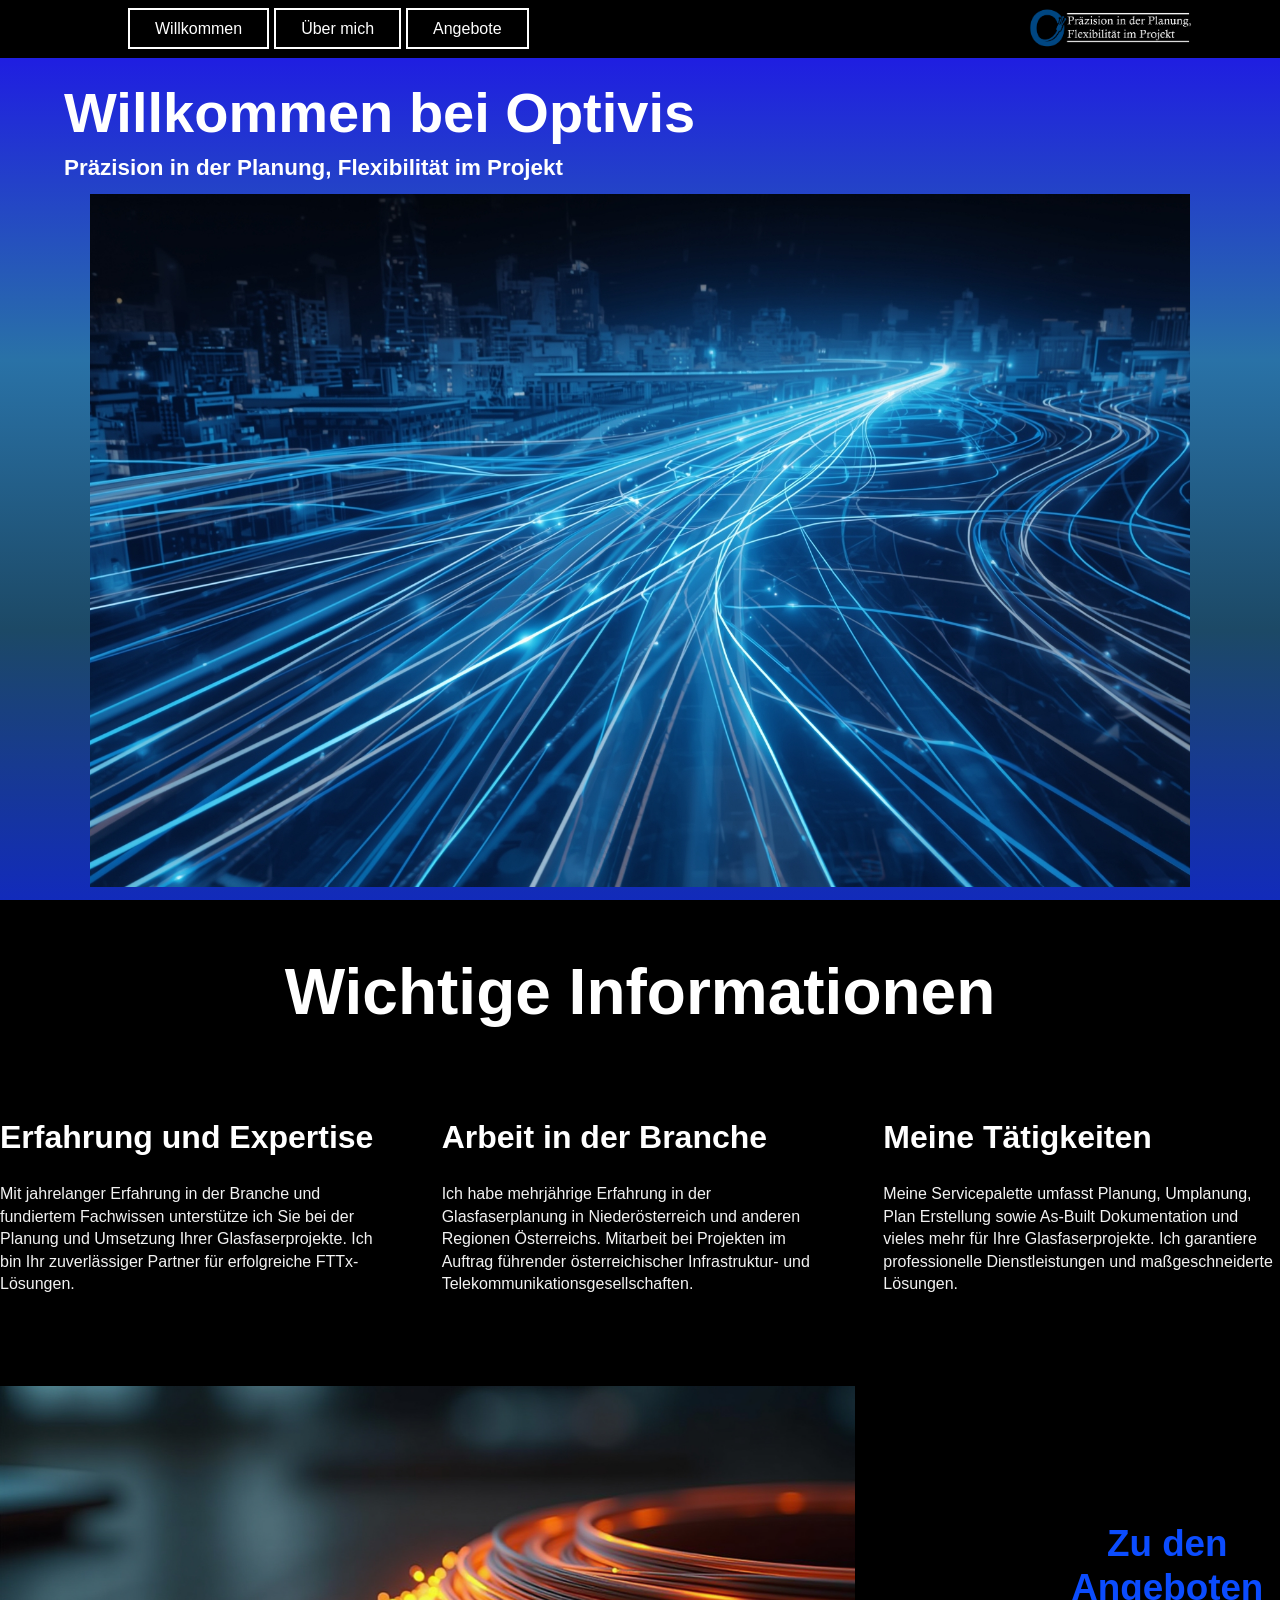
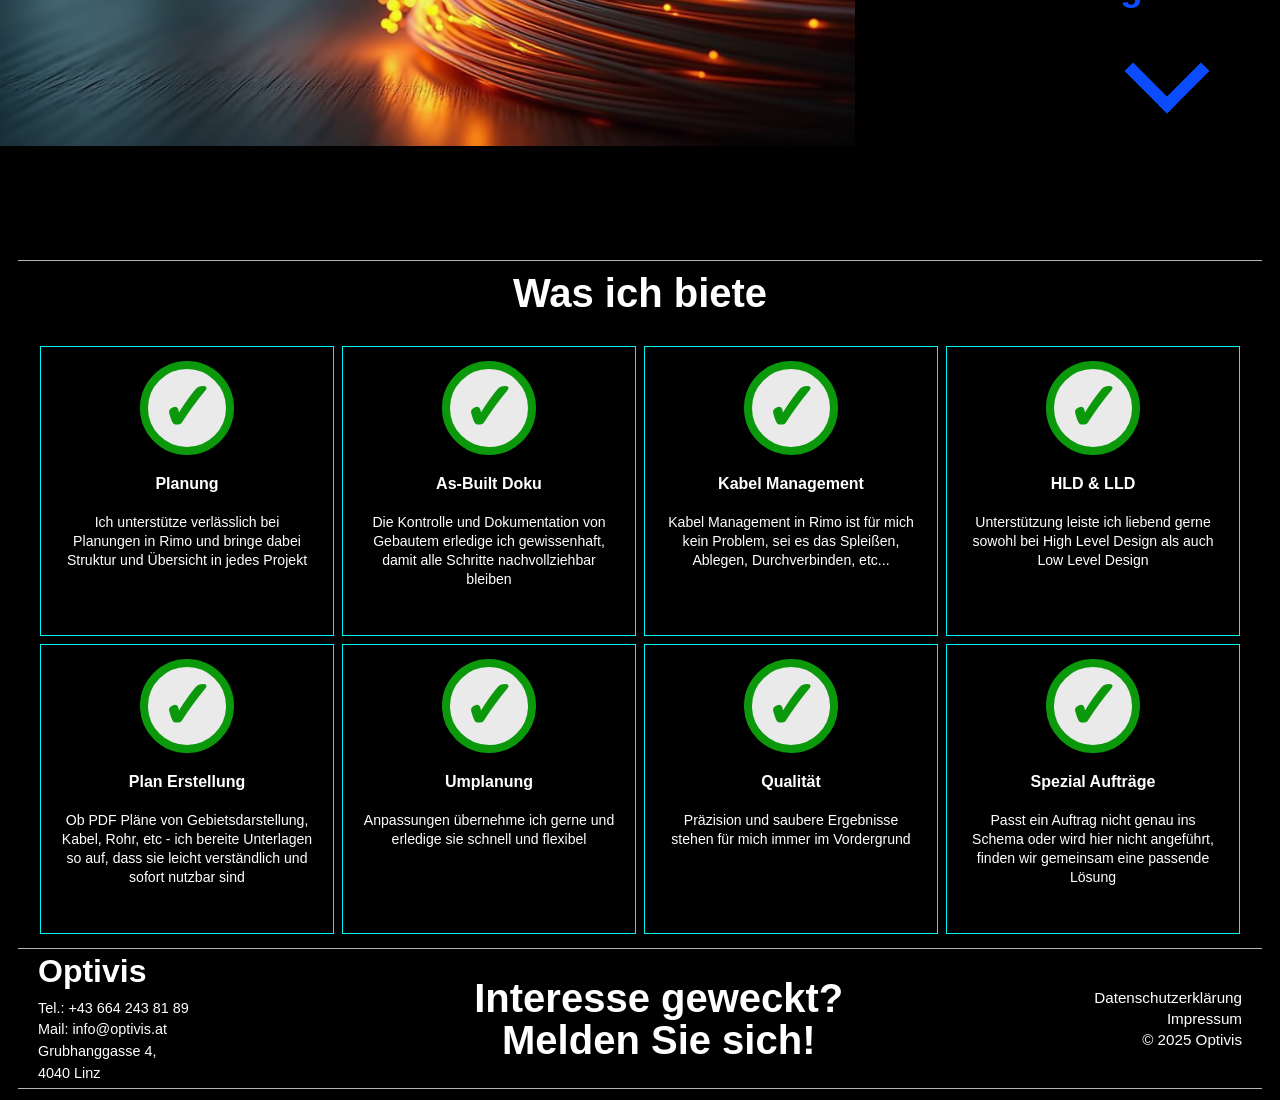
==== index.html @ 80b662a1 "Add files via upload" ====
<!DOCTYPE html>
<html lang="de">
<head>
  <meta charset="UTF-8">
  <meta name="viewport" content="width=device-width, initial-scale=1.0">
  <title>Optivis</title>
  <link rel="stylesheet" href="style.css">
</head>
<body>

  <!-- HEADER -->
  <header>
    <nav class="nav-container">

      <ul class="nav-links">
        <li><a href="#hero">Willkommen</a></li>
        <li><a href="#section1">Über mich</a></li>
        <li><a href="#section2">Angebote</a></li>
      </ul>

      <div class="logo">
        <img src="images/HeaderImg.png" alt="Header Bild">
      </div>

    </nav>
  </header>

  <!-- HERO -->
  <section id="hero" class="hero">
    <div class="hero-content reveal">
      <div class="hero-text">
        <h1>Willkommen bei Optivis</h1>
        <p>Präzision in der Planung, Flexibilität im Projekt</p>
      </div>

      <div class="hero-image">
        <img src="images/HeroImg.png" alt="Hero Bild">
      </div>
    </div>
  </section>

  <!-- SECTION 1 -->
  <section id="section1" class="section section-1 section-about">
    <div class="section1-wrapper reveal reveal-delay-2">

      <div class="section1-top">
        <h2>Wichtige Informationen</h2>
      </div>

      <div class="section1-middle">
        <div class="info-grid">

          <div class="info-box">
            <h3>Erfahrung und Expertise</h3>
            <p>
              Mit jahrelanger Erfahrung in der Branche und fundiertem Fachwissen
              unterstütze ich Sie bei der Planung und Umsetzung Ihrer Glasfaserprojekte.
              Ich bin Ihr zuverlässiger Partner für erfolgreiche FTTx-Lösungen.
            </p>
          </div>

          <div class="info-box">
            <h3>Arbeit in der Branche</h3>
            <p>
              Ich habe mehrjährige Erfahrung in der Glasfaserplanung in Niederösterreich
              und anderen Regionen Österreichs. Mitarbeit bei Projekten im Auftrag führender
              österreichischer Infrastruktur- und Telekommunikationsgesellschaften.
            </p>
          </div>

          <div class="info-box">
            <h3>Meine Tätigkeiten</h3>
            <p>
              Meine Servicepalette umfasst Planung, Umplanung, Plan Erstellung sowie
              As-Built Dokumentation und vieles mehr für Ihre Glasfaserprojekte.
              Ich garantiere professionelle Dienstleistungen und maßgeschneiderte Lösungen.
            </p>
          </div>

        </div>
      </div>

      <div class="section1-bottom">
        <div class="image-window">
          <!-- Bild wird per CSS als Hintergrund geladen -->
        </div>

        <div class="section1-cta">
          <a href="#section2" class="section-btn">Zu den<br> Angeboten</a>
        </div>
      </div>

    </div>
  </section>

  <!-- SECTION 2 -->
  <section id="section2" class="section section-2 section-offers">
    <div class="section2-frame reveal reveal-delay-2">

      <div class="section2-topline"></div>

      <div class="section2-main section2-main--center">
  <div class="offers-center">
    <h2>Was ich biete</h2>

    <div class="offers-grid">
      <div class="offer-card offer-card--yes">
        <div class="offer-icon offer-icon--yes">
          <span>✓</span>
        </div>
        <h3>Planung</h3>
        <p>
          Ich unterstütze verlässlich bei Planungen in Rimo und bringe dabei
          Struktur und Übersicht in jedes Projekt
        </p>
      </div>

      <div class="offer-card offer-card--yes">
        <div class="offer-icon offer-icon--yes">
          <span>✓</span>
        </div>
        <h3>As-Built Doku</h3>
        <p>
          Die Kontrolle und Dokumentation von Gebautem erledige ich gewissenhaft,
          damit alle Schritte nachvollziehbar bleiben
        </p>
      </div>

      <div class="offer-card offer-card--yes">
        <div class="offer-icon offer-icon--yes">
          <span>✓</span>
        </div>
        <h3>Kabel Management</h3>
        <p>
          Kabel Management in Rimo ist für mich kein Problem, sei es das Spleißen,
          Ablegen, Durchverbinden, etc...
        </p>
      </div>

      <div class="offer-card offer-card--yes">
        <div class="offer-icon offer-icon--yes">
          <span>✓</span>
        </div>
        <h3>HLD &amp; LLD</h3>
        <p>
          Unterstützung leiste ich liebend gerne sowohl bei High Level Design
          als auch Low Level Design
        </p>
      </div>

      <div class="offer-card offer-card--yes">
        <div class="offer-icon offer-icon--yes">
          <span>✓</span>
        </div>
        <h3>Plan Erstellung</h3>
        <p>
          Ob PDF Pläne von Gebietsdarstellung, Kabel, Rohr, etc - ich bereite
          Unterlagen so auf, dass sie leicht verständlich und sofort nutzbar sind
        </p>
      </div>

      <div class="offer-card offer-card--yes">
        <div class="offer-icon offer-icon--yes">
          <span>✓</span>
        </div>
        <h3>Umplanung</h3>
        <p>
          Anpassungen übernehme ich gerne und erledige sie schnell und flexibel
        </p>
      </div>

      <div class="offer-card offer-card--yes">
        <div class="offer-icon offer-icon--yes">
          <span>✓</span>
        </div>
        <h3>Qualität</h3>
        <p>
          Präzision und saubere Ergebnisse stehen für mich immer im Vordergrund
        </p>
      </div>

      <div class="offer-card offer-card--yes">
        <div class="offer-icon offer-icon--yes">
          <span>✓</span>
        </div>
        <h3>Spezial Aufträge</h3>
        <p>
          Passt ein Auftrag nicht genau ins Schema oder wird hier nicht angeführt,
          finden wir gemeinsam eine passende Lösung
        </p>
      </div>
    </div>
  </div>
</div>

      <div class="section2-divider"></div>

      <div class="section2-footer">
        <div class="footer-company">
          <h3>Optivis</h3>
          <p>Tel.: +43 664 243 81 89</p>
          <p>Mail: info@optivis.at</p>
          <p>Grubhanggasse 4,</p>
          <p>4040 Linz</p>
        </div>

        <div class="footer-cta">
          <h3>Interesse geweckt?<br>Melden Sie sich!</h3>
        </div>

        <div class="footer-links">
          <a href="datenschutz.html">Datenschutzerklärung</a>
          <a href="impressum.html">Impressum</a>
          <p>© 2025 Optivis</p>
        </div>
      </div>

      <div class="section2-bottomline"></div>

    </div>
  </section>

  <script>
    document.querySelectorAll('a[href^="#"]').forEach(link => {
      link.addEventListener('click', function(e) {
        e.preventDefault();
        smoothScrollTo(this.getAttribute('href'), 1500);
      });
    });

    function smoothScrollTo(target, duration = 2000) {
      const start = window.scrollY;
      const end = document.querySelector(target).offsetTop;
      const distance = end - start;
      let startTime = null;

      function animation(currentTime) {
        if (!startTime) startTime = currentTime;
        const time = currentTime - startTime;
        const progress = Math.min(time / duration, 1);

        const ease = progress < 0.5
          ? 2 * progress * progress
          : 1 - Math.pow(-2 * progress + 2, 2) / 2;

        window.scrollTo(0, start + distance * ease);

        if (time < duration) {
          requestAnimationFrame(animation);
        }
      }

      requestAnimationFrame(animation);
    }
  </script>

  <script>
  document.querySelectorAll('a[href^="#"]').forEach(link => {
    link.addEventListener('click', function(e) {
      e.preventDefault();
      smoothScrollTo(this.getAttribute('href'), 1500);
    });
  });

  function smoothScrollTo(target, duration = 2000) {
    const start = window.scrollY;
    const end = document.querySelector(target).offsetTop;
    const distance = end - start;
    let startTime = null;

    function animation(currentTime) {
      if (!startTime) startTime = currentTime;
      const time = currentTime - startTime;
      const progress = Math.min(time / duration, 1);

      const ease = progress < 0.5
        ? 2 * progress * progress
        : 1 - Math.pow(-2 * progress + 2, 2) / 2;

      window.scrollTo(0, start + distance * ease);

      if (time < duration) {
        requestAnimationFrame(animation);
      }
    }

    requestAnimationFrame(animation);
  }

  /* Scroll Reveal */
  const revealElements = document.querySelectorAll('.reveal');

  const revealObserver = new IntersectionObserver((entries) => {
    entries.forEach(entry => {
      if (entry.isIntersecting) {
        entry.target.classList.add('visible');
      }
    });
  }, {
    threshold: 0.15
  });

  revealElements.forEach(el => {
    revealObserver.observe(el);
  });
</script>

</body>
</html>
---- style.css ----
* {
  margin: 0;
  padding: 0;
  box-sizing: border-box;
}

body {
  font-family: Arial, sans-serif;
  color: white;
  background: #000;
}

/* HEADER */
header {
  position: fixed;
  top: 0;
  width: 100%;
  background: rgba(0, 0, 0, 1);
  backdrop-filter: blur(10px);
  z-index: 1000;
}

/* NAV */
.nav-container {
  display: flex;
  justify-content: space-between;
  align-items: center;
  padding-left: 10%;
  padding-right: 4%;
  padding-top: 2px;
  padding-bottom: 2px;
}

.nav-links {
  list-style: none;
  display: flex;
  gap: 5px;
}

.nav-links a {
  color: white;
  text-decoration: none;
  font-size: 1rem;
  transition: 0.3s;
  border: 2px solid rgb(255, 255, 255);
  padding-top: 10px;
  padding-bottom: 10px;
  padding-left: 25px;
  padding-right: 25px;
}

.nav-links a:hover {
  color: #3996ff;
  border-color: #3996ff;
}

.logo img {
  height: 50px;
  width: auto;
}

/* HERO */
.hero {
  height: 100vh;
  padding-top: 40px;
  background: linear-gradient(
    to bottom,
    #1d0eec 0%,
    #2972a7 40%,
    #1c4966 70%,
    #122bbb 100%
  );
}

.hero-content {
  height: 100%;
  display: flex;
  flex-direction: column;
}

.hero-text {
  padding-top: 40px;
  padding-left: 5%;
  text-align: left;
  font-weight: bold;
}

.hero-text h1 {
  font-size: 3.5rem;
  margin-bottom: 10px;
}

.hero-text p {
  font-size: 1.4rem;
  color: #ffffff;
}

.hero-image {
  flex: 1;
  width: 100%;
  overflow: hidden;
}

.hero-image img {
  padding-top: 1%;
  padding-left: 7%;
  padding-right: 7%;
  padding-bottom: 1%;
  width: 100%;
  height: 100%;
  object-fit: cover;
}

.section-1 {
  height: 100vh;
  background-color: #000000;
  padding-top: 5vh;
  padding-bottom: 5vh;
}

.section-2 {
  height: 100vh;
  background-color: #000000;
}

.content {
  max-width: 800px;
}

.content h2 {
  font-size: 2.5rem;
  margin-bottom: 15px;
}

.content p {
  font-size: 1.2rem;
}

/* SECTION 1 CUSTOM */
.section-about {
  display: flex;
  justify-content: center;
  align-items: stretch;
}

.section1-wrapper {
  width: 100%;
  max-width: 1450px;
  display: flex;
  flex-direction: column;
  justify-content: flex-start;
  gap: 10vh;
}

/* Überschrift oben mittig */
.section1-top {
  text-align: center;
  padding-top: 10px;
}

.section1-top h2 {
  font-size: 4rem;
  font-weight: 800;
}

/* 3 Spalten */
.section1-middle {
  width: 100%;
}

.info-grid {
  display: grid;
  grid-template-columns: repeat(3, 1fr);
  gap: 5vh;
  align-items: start;
}

.info-box h3 {
  font-size: 2rem;
  margin-bottom: 3vh;
  font-weight: 600;
}

.info-box p {
  font-size: 1rem;
  line-height: 2.5vh;
  color: #f2f2f2;
}

/* Unterer Bereich */
.section1-bottom {
  min-height: 40vh;
  display: flex;
  justify-content: space-between;
  align-items: flex-end;
  gap: 20px;
}

/* Links unten: Bildfenster */
.image-window {
  width: 68%;
  height: 100%;
  border-radius: 0;
  overflow: hidden;
  background-image: url("images/Section1Img.jpg");
  background-size: cover;
  background-position: center center;
  background-repeat: no-repeat;
  background-attachment: fixed;
  box-shadow: 0 12px 40px rgba(0, 0, 0, 0.35);
}

/* Rechts unten: Button */
.section1-cta {
  width: 32%;
  display: flex;
  justify-content: center;
  align-items: center;
  padding-bottom: 5vh;
  padding-left: 20vh;
}

.section-btn {
  display: inline-block;
  text-decoration: none;
  color: #0b4cff;
  font-size: 2.3rem;
  font-weight: 800;
  text-align: center;
  line-height: 1.2;
  transition: transform 0.25s ease, color 0.25s ease;
  position: relative;
  padding-bottom: 10vh;
}

.section-btn::after {
  content: "";
  position: absolute;
  left: 50%;
  bottom: 0;
  width: 48px;
  height: 48px;
  border-right: 12px solid #0b4cff;
  border-bottom: 12px solid #0b4cff;
  transform: translateX(-50%) rotate(45deg);
  transition: transform 0.25s ease, border-color 0.25s ease;
}

.section-btn:hover {
  transform: translateY(4px);
}

.section-btn:hover::after {
  transform: translateX(-50%) rotate(45deg) scale(1.05);
}

/* SECTION 2 */
.section-offers {
  height: 100vh;
  background: #000;
  display: flex;
  justify-content: center;
  align-items: stretch;
}

.section2-frame {
  width: 100%;
  max-width: 1700px;
  height: 100vh;
  display: flex;
  flex-direction: column;
  padding: 0 18px;
  padding-top: 60px;
  padding-bottom: 20px;
}

.section2-topline,
.section2-bottomline,
.section2-divider {
  width: 100%;
  height: 1px;
  background: rgba(255, 255, 255, 0.7);
  flex-shrink: 0;
}

.section2-main {
  flex: 1;
  display: flex;
  justify-content: center;   /* horizontal mittig */
  align-items: flex-start;       /* vertikal mittig */
  padding: 10px 20px 14px;
}

/* Wrapper */
.offers-center {
  width: 100%;
  max-width: 1200px;
  display: flex;
  flex-direction: column;
  align-items: center;
}

/* Titel */
.offers-center h2 {
  text-align: center;
  font-size: 2.5rem;
  font-weight: 800;
  margin-bottom: 30px;
}

/* GRID */
.offers-grid {
  width: 100%;
  display: grid;
  grid-template-columns: repeat(4, 1fr);
  gap: 8px;
}

/* CARDS */
.offer-card {
  min-height: 290px;
  background: #000;
  display: flex;
  flex-direction: column;
  align-items: center;
  text-align: center;
  padding: 14px 12px 12px;
  border: 1px solid #00f5f5;
}

/* ICON */
.offer-icon {
  width: 94px;
  height: 94px;
  border-radius: 50%;
  background: #eaeaea;
  display: flex;
  align-items: center;
  justify-content: center;
  margin-bottom: 10px;
}

.offer-icon span {
  font-size: 4.2rem;
  font-weight: 900;
  line-height: 1;
  color: #0b990b;
}

.offer-icon--yes {
  border: 8px solid #0b990b;
}

/* TEXT */
.offer-card h3 {
  font-size: 1rem;
  font-weight: 800;
  margin-bottom: 10px;
  line-height: 1.15;
  min-height: 38px;
  display: flex;
  align-items: center;
  justify-content: center;
}

.offer-card p {
  font-size: 0.88rem;
  line-height: 1.35;
  color: #fff;
  max-width: 95%;
}

.section2-footer {
  height: 165px;
  display: grid;
  grid-template-columns: 1fr 1.2fr 0.9fr;
  align-items: center;
  padding: 0 20px;
  gap: 20px;
}

.footer-company h3 {
  font-size: 2rem;
  font-weight: 800;
  margin-bottom: 8px;
}

.footer-company p {
  font-size: 0.9rem;
  line-height: 1.5;
}

.footer-cta {
  text-align: center;
}

.footer-cta h3 {
  font-size: 2.5rem;
  font-weight: 900;
  line-height: 1.05;
}

.footer-links {
  display: flex;
  flex-direction: column;
  align-items: flex-end;
  justify-content: space-between;
  height: 100%;
  padding: 40px 0;
}

.footer-links a {
  color: white;
  text-decoration: none;
  font-size: 0.95rem;
  margin-bottom: 4px;
}

.footer-links a:hover {
  text-decoration: underline;
}

.footer-links p {
  margin-top: auto;
  font-size: 0.95rem;
}

/* SCROLL REVEAL */
.reveal {
  opacity: 0;
  transform: translateY(-10px);
  transition: opacity 0.9s ease, transform 0.9s ease;
  will-change: opacity, transform;
}

.reveal.visible {
  opacity: 1;
  transform: translateY(0);
}

/* Optional: leicht verzögert für schöneren Effekt */
.reveal-delay-1 {
  transition-delay: 0.15s;
}

.reveal-delay-2 {
  transition-delay: 0.3s;
}

.reveal-delay-3 {
  transition-delay: 0.45s;
}

.reveal-delay-4 {
  transition-delay: 0.6s;
}

/* IMPRESSUM SECTION */
.impressum-section {
  display: flex;
  justify-content: center;
  align-items: flex-start;
  text-align: center;
  padding-top: 60px;
}

/* Container */
.impressum-container {
  max-width: 1100px;
  width: 100%;
}

/* Titel */
.impressum-container h2 {
  font-size: 2.8rem;
  margin-bottom: 20px;
}

/* Einleitung */
.impressum-intro {
  font-size: 1.1rem;
  margin-bottom: 50px;
  color: #d1d5db;
}

/* GRID (wie Section Struktur) */
.impressum-grid {
  display: grid;
  grid-template-columns: repeat(3, 1fr);
  gap: 40px;
  margin-bottom: 50px;
}

/* Box Titel */
.impressum-grid h3 {
  margin-bottom: 10px;
  font-size: 1.3rem;
}

/* Texte */
.impressum-grid p {
  font-size: 1rem;
  margin-bottom: 5px;
  color: #e5e7eb;
}

/* Links */
.impressum-container a {
  color: #60a5fa;
  text-decoration: none;
}

.impressum-container a:hover {
  text-decoration: underline;
}

/* Rechtstext */
.impressum-text {
  max-width: 800px;
  margin: 0 auto 50px;
  text-align: center;
}

.impressum-text h3 {
  margin-bottom: 15px;
}

.impressum-text p {
  font-size: 0.95rem;
  margin-bottom: 15px;
  line-height: 1.6;
  color: #cbd5f5;
}

/* Footer Bereich */
.footer-bottom {
  margin-top: 40px;
  padding-top: 20px;
  border-top: 1px solid rgba(255,255,255,0.2);
  font-size: 0.9rem;
  color: #9ca3af;
}

/* DATENSCHUTZ SECTION */
.datenschutz-section {
  display: flex;
  justify-content:center;
  align-items:flex-start;
  text-align: center;
  padding-top: 60px;
}

/* Container */
.datenschutz-container {
  max-width: 80%;
}

/* Titel */
.datenschutz-container h2 {
  font-size: 2.8rem;
  margin-bottom: 20px;
}

/* Einleitung */
.datenschutz-intro {
  font-size: 1.1rem;
  margin-bottom: 50px;
  color: #d1d5db;
}

/* GRID */
.datenschutz-grid {
  display: grid;
  grid-template-columns: repeat(3, 1fr);
  gap: 40px;
  margin-bottom: 50px;
}

/* Grid Titel */
.datenschutz-grid h3 {
  margin-bottom: 10px;
  font-size: 1.3rem;
}

/* Grid Texte */
.datenschutz-grid p {
  font-size: 1rem;
  margin-bottom: 5px;
  color: #e5e7eb;
  line-height: 1.6;
}

/* Links */
.datenschutz-container a {
  color: #60a5fa;
  text-decoration: none;
}

.datenschutz-container a:hover {
  text-decoration: underline;
}

/* Fließtext */
.datenschutz-text {
  max-width: 800px;
  margin: 0 auto 50px;
  text-align: center;
}

.datenschutz-text h3 {
  margin-top: 25px;
  margin-bottom: 12px;
  font-size: 1.2rem;
}

.datenschutz-text p {
  font-size: 0.95rem;
  margin-bottom: 15px;
  line-height: 1.6;
  color: #cbd5f5;
}

/* Liste */
.datenschutz-list {
  list-style: none;
  padding: 0;
  margin: 20px 0 25px;
}

.datenschutz-list li {
  margin-bottom: 8px;
  font-size: 0.95rem;
  color: #e5e7eb;
}

/* Footer Bereich */
.footer-bottom {
  margin-top: 40px;
  padding-top: 20px;
  border-top: 1px solid rgba(255,255,255,0.2);
  font-size: 0.9rem;
  color: #9ca3af;
}
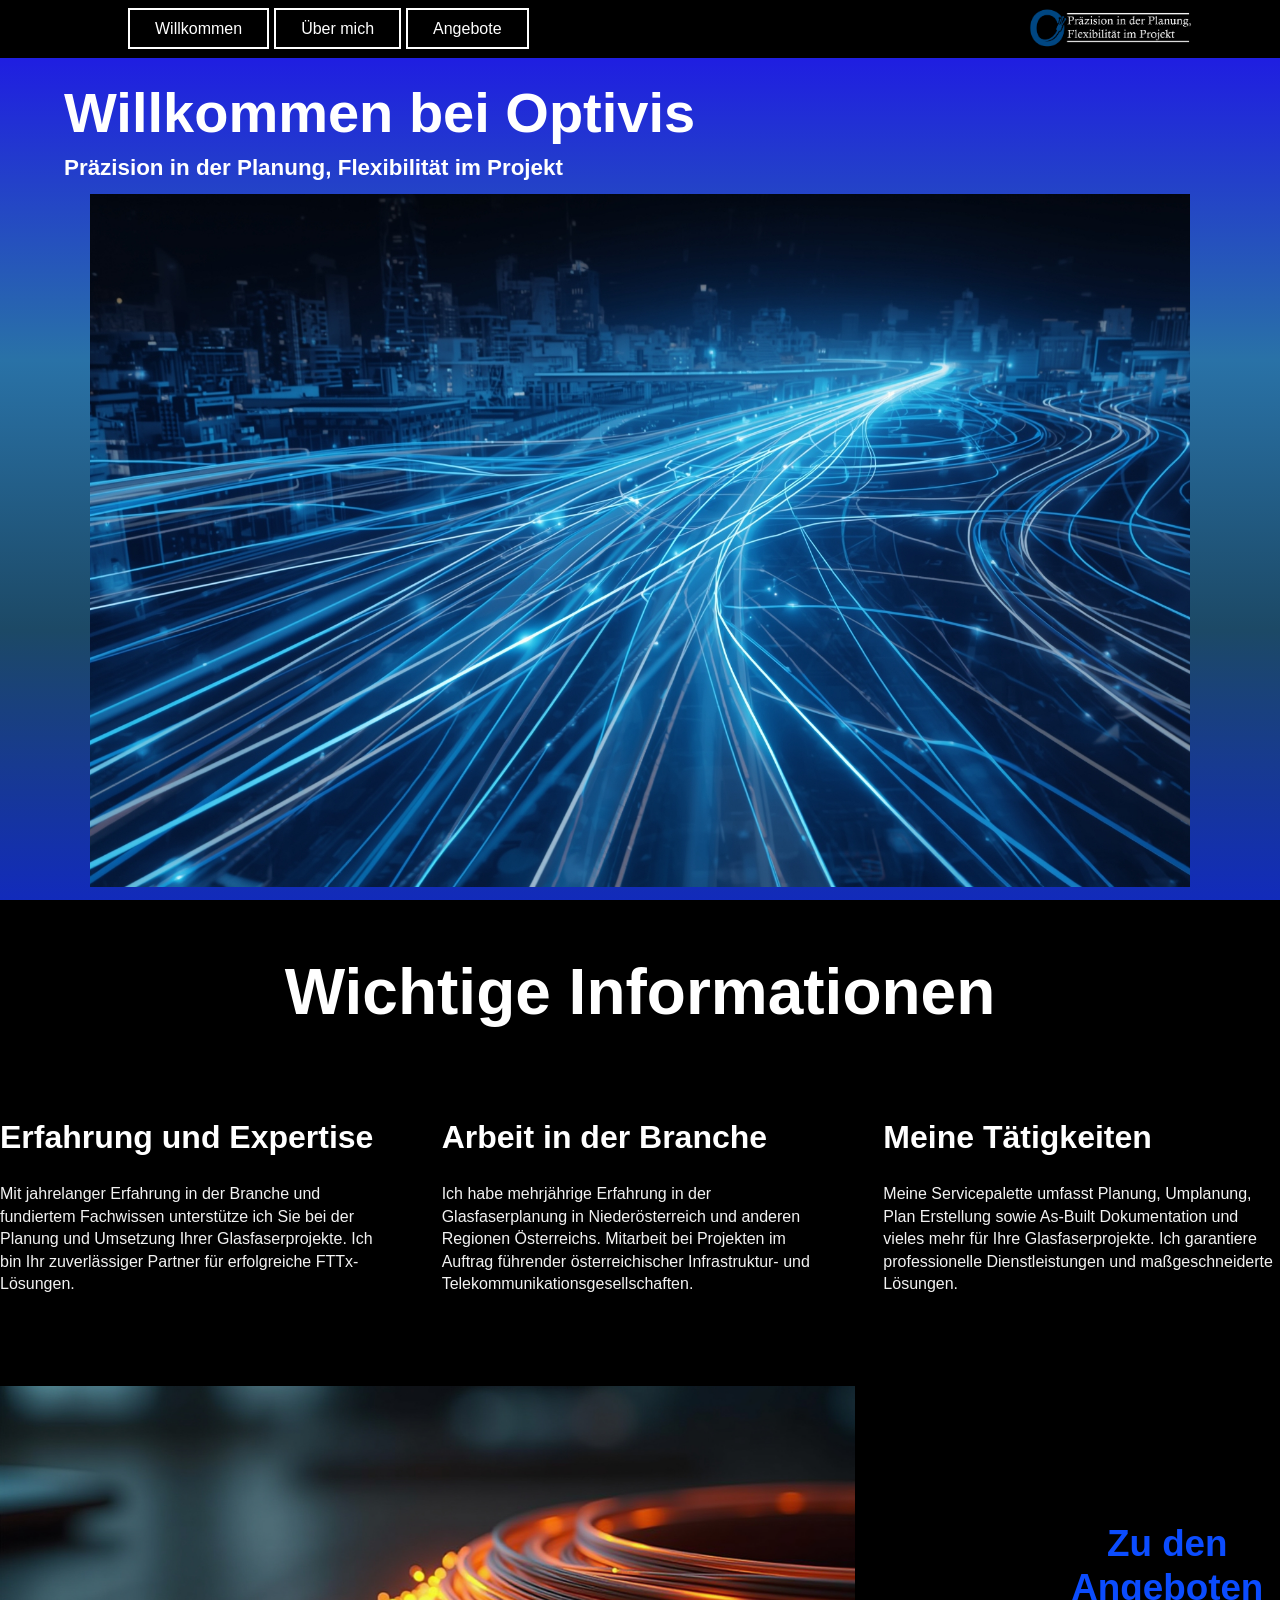
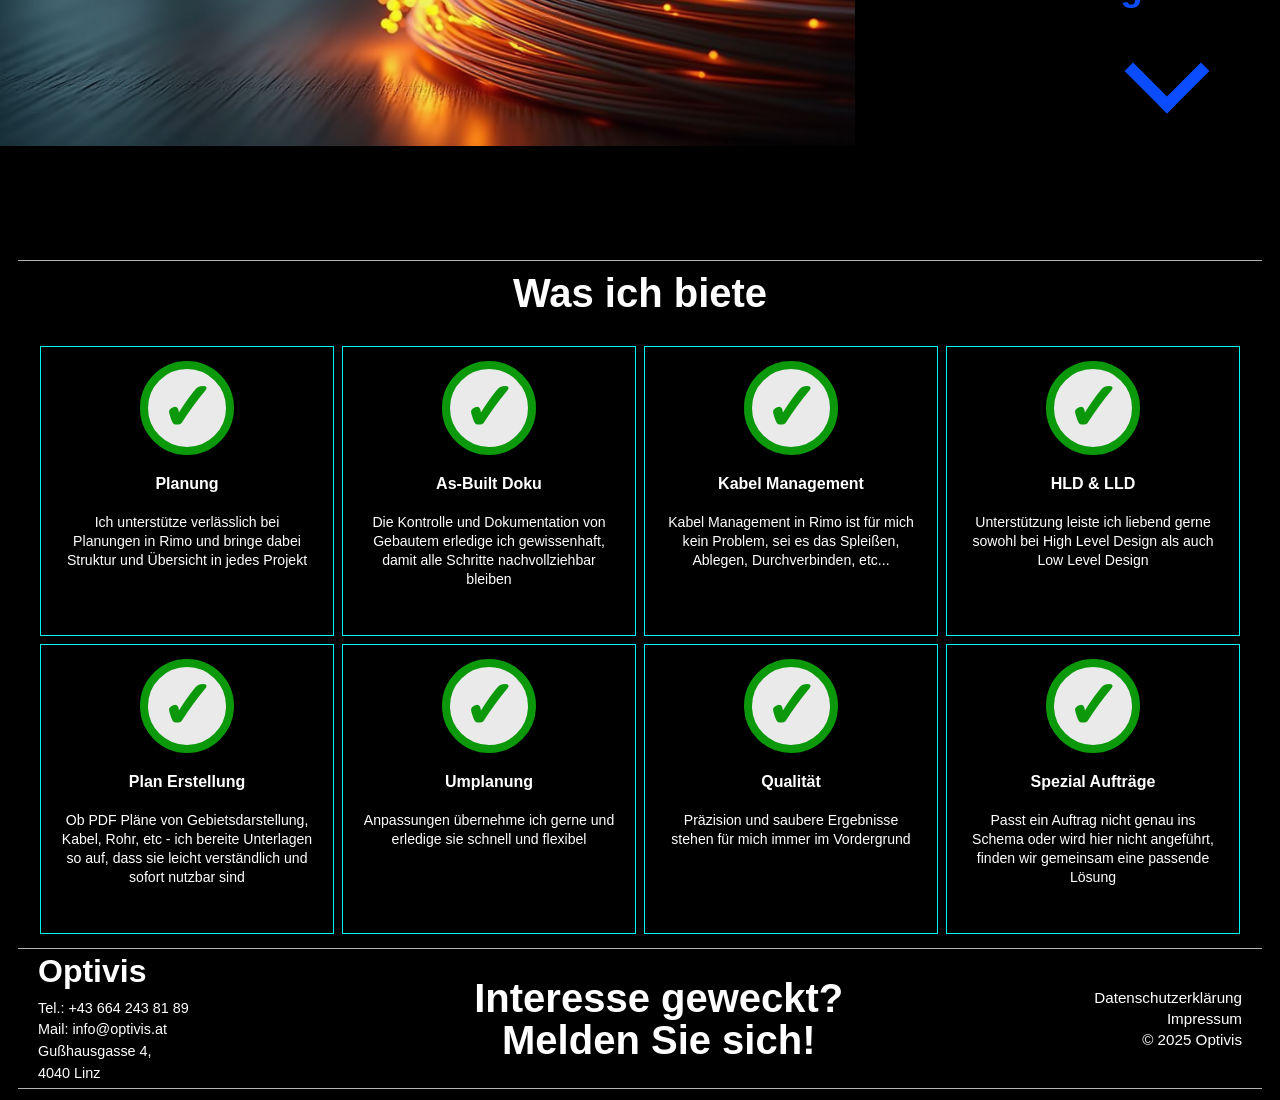
==== commit 93fb5b46: "fixed some wrong data added favicons added correct Page Titles" ====
--- a/index.html
+++ b/index.html
@@ -5,6 +5,7 @@
   <meta name="viewport" content="width=device-width, initial-scale=1.0">
   <title>Optivis</title>
   <link rel="stylesheet" href="style.css">
+  <link rel="icon" href="favicon.ico">
 </head>
 <body>
 
@@ -200,7 +201,7 @@
           <h3>Optivis</h3>
           <p>Tel.: +43 664 243 81 89</p>
           <p>Mail: info@optivis.at</p>
-          <p>Grubhanggasse 4,</p>
+          <p>Gußhausgasse 4,</p>
           <p>4040 Linz</p>
         </div>
 
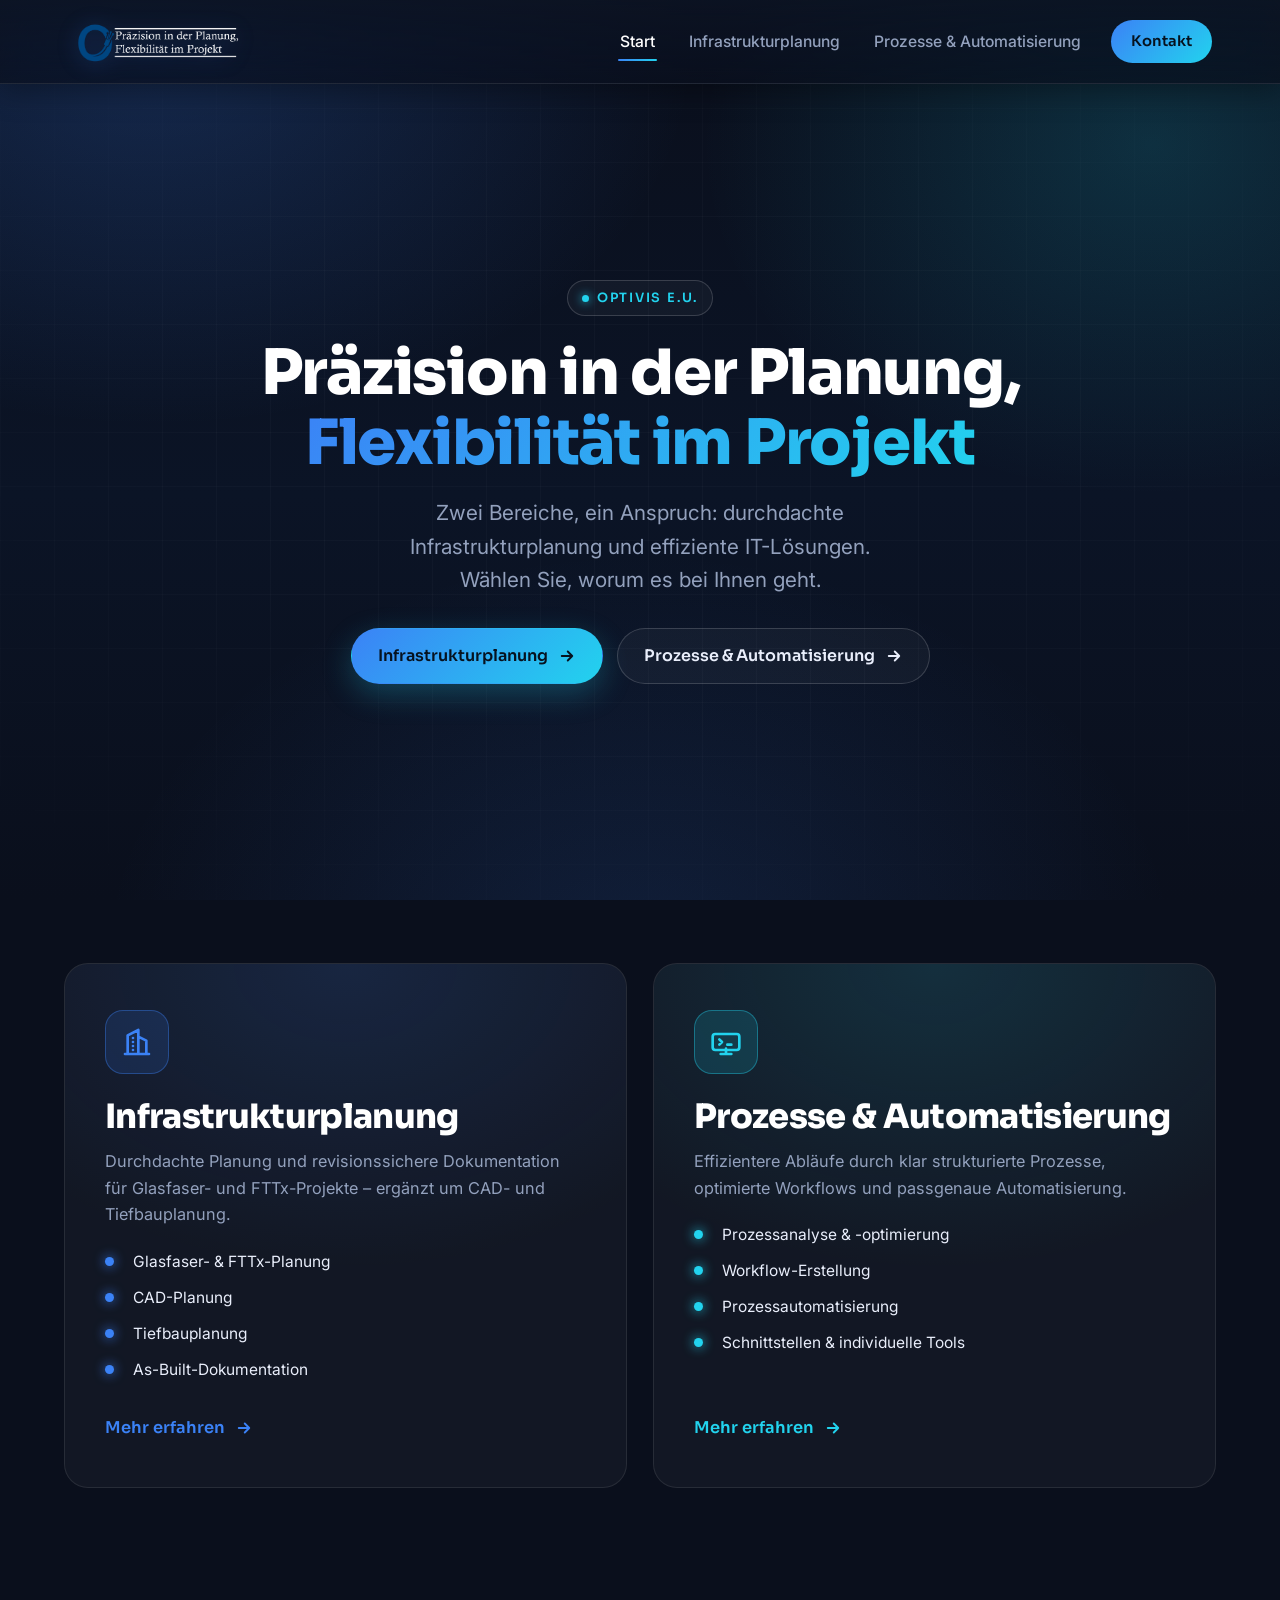
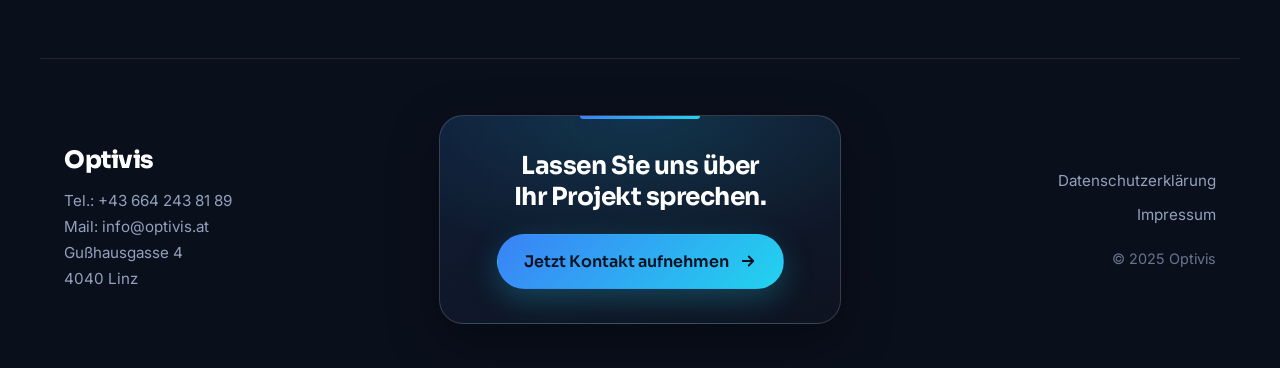
==== commit 19d35e7d: "Website modernisiert" ====
--- a/index.html
+++ b/index.html
@@ -1,310 +1,143 @@
-<!DOCTYPE html>
-<html lang="de">
-<head>
-  <meta charset="UTF-8">
-  <meta name="viewport" content="width=device-width, initial-scale=1.0">
-  <title>Optivis</title>
-  <link rel="stylesheet" href="style.css">
-  <link rel="icon" href="favicon.ico">
-</head>
-<body>
-
-  <!-- HEADER -->
-  <header>
-    <nav class="nav-container">
-
-      <ul class="nav-links">
-        <li><a href="#hero">Willkommen</a></li>
-        <li><a href="#section1">Über mich</a></li>
-        <li><a href="#section2">Angebote</a></li>
-      </ul>
-
-      <div class="logo">
-        <img src="images/HeaderImg.png" alt="Header Bild">
-      </div>
-
-    </nav>
-  </header>
-
-  <!-- HERO -->
-  <section id="hero" class="hero">
-    <div class="hero-content reveal">
-      <div class="hero-text">
-        <h1>Willkommen bei Optivis</h1>
-        <p>Präzision in der Planung, Flexibilität im Projekt</p>
-      </div>
-
-      <div class="hero-image">
-        <img src="images/HeroImg.png" alt="Hero Bild">
-      </div>
-    </div>
-  </section>
-
-  <!-- SECTION 1 -->
-  <section id="section1" class="section section-1 section-about">
-    <div class="section1-wrapper reveal reveal-delay-2">
-
-      <div class="section1-top">
-        <h2>Wichtige Informationen</h2>
-      </div>
-
-      <div class="section1-middle">
-        <div class="info-grid">
-
-          <div class="info-box">
-            <h3>Erfahrung und Expertise</h3>
-            <p>
-              Mit jahrelanger Erfahrung in der Branche und fundiertem Fachwissen
-              unterstütze ich Sie bei der Planung und Umsetzung Ihrer Glasfaserprojekte.
-              Ich bin Ihr zuverlässiger Partner für erfolgreiche FTTx-Lösungen.
-            </p>
-          </div>
-
-          <div class="info-box">
-            <h3>Arbeit in der Branche</h3>
-            <p>
-              Ich habe mehrjährige Erfahrung in der Glasfaserplanung in Niederösterreich
-              und anderen Regionen Österreichs. Mitarbeit bei Projekten im Auftrag führender
-              österreichischer Infrastruktur- und Telekommunikationsgesellschaften.
-            </p>
-          </div>
-
-          <div class="info-box">
-            <h3>Meine Tätigkeiten</h3>
-            <p>
-              Meine Servicepalette umfasst Planung, Umplanung, Plan Erstellung sowie
-              As-Built Dokumentation und vieles mehr für Ihre Glasfaserprojekte.
-              Ich garantiere professionelle Dienstleistungen und maßgeschneiderte Lösungen.
-            </p>
-          </div>
-
-        </div>
-      </div>
-
-      <div class="section1-bottom">
-        <div class="image-window">
-          <!-- Bild wird per CSS als Hintergrund geladen -->
-        </div>
-
-        <div class="section1-cta">
-          <a href="#section2" class="section-btn">Zu den<br> Angeboten</a>
-        </div>
-      </div>
-
-    </div>
-  </section>
-
-  <!-- SECTION 2 -->
-  <section id="section2" class="section section-2 section-offers">
-    <div class="section2-frame reveal reveal-delay-2">
-
-      <div class="section2-topline"></div>
-
-      <div class="section2-main section2-main--center">
-  <div class="offers-center">
-    <h2>Was ich biete</h2>
-
-    <div class="offers-grid">
-      <div class="offer-card offer-card--yes">
-        <div class="offer-icon offer-icon--yes">
-          <span>✓</span>
-        </div>
-        <h3>Planung</h3>
-        <p>
-          Ich unterstütze verlässlich bei Planungen in Rimo und bringe dabei
-          Struktur und Übersicht in jedes Projekt
-        </p>
-      </div>
-
-      <div class="offer-card offer-card--yes">
-        <div class="offer-icon offer-icon--yes">
-          <span>✓</span>
-        </div>
-        <h3>As-Built Doku</h3>
-        <p>
-          Die Kontrolle und Dokumentation von Gebautem erledige ich gewissenhaft,
-          damit alle Schritte nachvollziehbar bleiben
-        </p>
-      </div>
-
-      <div class="offer-card offer-card--yes">
-        <div class="offer-icon offer-icon--yes">
-          <span>✓</span>
-        </div>
-        <h3>Kabel Management</h3>
-        <p>
-          Kabel Management in Rimo ist für mich kein Problem, sei es das Spleißen,
-          Ablegen, Durchverbinden, etc...
-        </p>
-      </div>
-
-      <div class="offer-card offer-card--yes">
-        <div class="offer-icon offer-icon--yes">
-          <span>✓</span>
-        </div>
-        <h3>HLD &amp; LLD</h3>
-        <p>
-          Unterstützung leiste ich liebend gerne sowohl bei High Level Design
-          als auch Low Level Design
-        </p>
-      </div>
-
-      <div class="offer-card offer-card--yes">
-        <div class="offer-icon offer-icon--yes">
-          <span>✓</span>
-        </div>
-        <h3>Plan Erstellung</h3>
-        <p>
-          Ob PDF Pläne von Gebietsdarstellung, Kabel, Rohr, etc - ich bereite
-          Unterlagen so auf, dass sie leicht verständlich und sofort nutzbar sind
-        </p>
-      </div>
-
-      <div class="offer-card offer-card--yes">
-        <div class="offer-icon offer-icon--yes">
-          <span>✓</span>
-        </div>
-        <h3>Umplanung</h3>
-        <p>
-          Anpassungen übernehme ich gerne und erledige sie schnell und flexibel
-        </p>
-      </div>
-
-      <div class="offer-card offer-card--yes">
-        <div class="offer-icon offer-icon--yes">
-          <span>✓</span>
-        </div>
-        <h3>Qualität</h3>
-        <p>
-          Präzision und saubere Ergebnisse stehen für mich immer im Vordergrund
-        </p>
-      </div>
-
-      <div class="offer-card offer-card--yes">
-        <div class="offer-icon offer-icon--yes">
-          <span>✓</span>
-        </div>
-        <h3>Spezial Aufträge</h3>
-        <p>
-          Passt ein Auftrag nicht genau ins Schema oder wird hier nicht angeführt,
-          finden wir gemeinsam eine passende Lösung
-        </p>
-      </div>
-    </div>
-  </div>
-</div>
-
-      <div class="section2-divider"></div>
-
-      <div class="section2-footer">
-        <div class="footer-company">
-          <h3>Optivis</h3>
-          <p>Tel.: +43 664 243 81 89</p>
-          <p>Mail: info@optivis.at</p>
-          <p>Gußhausgasse 4,</p>
-          <p>4040 Linz</p>
-        </div>
-
-        <div class="footer-cta">
-          <h3>Interesse geweckt?<br>Melden Sie sich!</h3>
-        </div>
-
-        <div class="footer-links">
-          <a href="datenschutz.html">Datenschutzerklärung</a>
-          <a href="impressum.html">Impressum</a>
-          <p>© 2025 Optivis</p>
-        </div>
-      </div>
-
-      <div class="section2-bottomline"></div>
-
-    </div>
-  </section>
-
-  <script>
-    document.querySelectorAll('a[href^="#"]').forEach(link => {
-      link.addEventListener('click', function(e) {
-        e.preventDefault();
-        smoothScrollTo(this.getAttribute('href'), 1500);
-      });
-    });
-
-    function smoothScrollTo(target, duration = 2000) {
-      const start = window.scrollY;
-      const end = document.querySelector(target).offsetTop;
-      const distance = end - start;
-      let startTime = null;
-
-      function animation(currentTime) {
-        if (!startTime) startTime = currentTime;
-        const time = currentTime - startTime;
-        const progress = Math.min(time / duration, 1);
-
-        const ease = progress < 0.5
-          ? 2 * progress * progress
-          : 1 - Math.pow(-2 * progress + 2, 2) / 2;
-
-        window.scrollTo(0, start + distance * ease);
-
-        if (time < duration) {
-          requestAnimationFrame(animation);
-        }
-      }
-
-      requestAnimationFrame(animation);
-    }
-  </script>
-
-  <script>
-  document.querySelectorAll('a[href^="#"]').forEach(link => {
-    link.addEventListener('click', function(e) {
-      e.preventDefault();
-      smoothScrollTo(this.getAttribute('href'), 1500);
-    });
-  });
-
-  function smoothScrollTo(target, duration = 2000) {
-    const start = window.scrollY;
-    const end = document.querySelector(target).offsetTop;
-    const distance = end - start;
-    let startTime = null;
-
-    function animation(currentTime) {
-      if (!startTime) startTime = currentTime;
-      const time = currentTime - startTime;
-      const progress = Math.min(time / duration, 1);
-
-      const ease = progress < 0.5
-        ? 2 * progress * progress
-        : 1 - Math.pow(-2 * progress + 2, 2) / 2;
-
-      window.scrollTo(0, start + distance * ease);
-
-      if (time < duration) {
-        requestAnimationFrame(animation);
-      }
-    }
-
-    requestAnimationFrame(animation);
-  }
-
-  /* Scroll Reveal */
-  const revealElements = document.querySelectorAll('.reveal');
-
-  const revealObserver = new IntersectionObserver((entries) => {
-    entries.forEach(entry => {
-      if (entry.isIntersecting) {
-        entry.target.classList.add('visible');
-      }
-    });
-  }, {
-    threshold: 0.15
-  });
-
-  revealElements.forEach(el => {
-    revealObserver.observe(el);
-  });
-</script>
-
-</body>
-</html>+<!DOCTYPE html>
+<html lang="de">
+<head>
+  <meta charset="UTF-8">
+  <meta name="viewport" content="width=device-width, initial-scale=1.0">
+  <title>Optivis – Infrastrukturplanung & Prozessautomatisierung</title>
+  <meta name="description" content="Optivis – zwei Bereiche, ein Anspruch: Präzise Glasfaser-, CAD- & Tiefbauplanung sowie Prozess-, Workflow- und Automatisierungslösungen.">
+  <link rel="stylesheet" href="/style.css">
+  <link rel="icon" href="/favicon.ico">
+  <link rel="preconnect" href="https://fonts.googleapis.com">
+  <link rel="preconnect" href="https://fonts.gstatic.com" crossorigin>
+  <link href="https://fonts.googleapis.com/css2?family=Inter:wght@400;500;600;700&family=Sora:wght@600;700;800&display=swap" rel="stylesheet">
+</head>
+<body>
+
+  <!-- HEADER -->
+  <header>
+    <nav class="nav-container">
+      <a href="/" class="logo">
+        <img src="/images/HeaderImg.png" alt="Optivis Logo">
+      </a>
+
+      <ul class="nav-links" id="primary-nav">
+        <li><a href="/" class="active">Start</a></li>
+        <li><a href="/infrastruktur/">Infrastrukturplanung</a></li>
+        <li><a href="/it/">Prozesse &amp; Automatisierung</a></li>
+      </ul>
+
+      <a href="mailto:info@optivis.at" class="nav-cta">Kontakt</a>
+      <button class="nav-toggle" type="button" aria-label="Menü öffnen" aria-expanded="false" aria-controls="primary-nav">
+        <span></span><span></span><span></span>
+      </button>
+    </nav>
+  </header>
+
+  <!-- HERO -->
+  <section id="hero" class="hero">
+    <div class="hero-content reveal" style="grid-template-columns:1fr;text-align:center;justify-items:center;max-width:820px;">
+      <div class="hero-text" style="text-align:center;">
+        <span class="eyebrow">Optivis e.U.</span>
+        <h1>Präzision in der Planung,<br><span class="accent">Flexibilität im Projekt</span></h1>
+        <p style="margin-left:auto;margin-right:auto;">Zwei Bereiche, ein Anspruch: durchdachte Infrastrukturplanung und effiziente IT-Lösungen. Wählen Sie, worum es bei Ihnen geht.</p>
+        <div class="hero-actions" style="justify-content:center;">
+          <a href="/infrastruktur/" class="btn btn--primary">
+            Infrastrukturplanung
+            <svg viewBox="0 0 24 24" fill="none" stroke="currentColor" stroke-width="2.5" stroke-linecap="round" stroke-linejoin="round"><path d="M5 12h14M13 6l6 6-6 6"/></svg>
+          </a>
+          <a href="/it/" class="btn btn--ghost">
+            Prozesse &amp; Automatisierung
+            <svg viewBox="0 0 24 24" fill="none" stroke="currentColor" stroke-width="2.5" stroke-linecap="round" stroke-linejoin="round"><path d="M5 12h14M13 6l6 6-6 6"/></svg>
+          </a>
+        </div>
+      </div>
+    </div>
+  </section>
+
+  <!-- BEREICHSAUSWAHL -->
+  <section id="bereiche" class="choice-section">
+    <div class="choice-grid reveal reveal-delay-1">
+
+      <a href="/infrastruktur/" class="choice-card choice-card--infra">
+        <div class="choice-icon">
+          <svg viewBox="0 0 24 24" fill="none" stroke="currentColor" stroke-width="2" stroke-linecap="round" stroke-linejoin="round"><path d="M3 21h18M5 21V7l8-4v18M19 21V11l-6-3M9 9v.01M9 12v.01M9 15v.01M9 18v.01"/></svg>
+        </div>
+        <h2>Infrastrukturplanung</h2>
+        <p>Durchdachte Planung und revisionssichere Dokumentation für Glasfaser- und FTTx-Projekte – ergänzt um CAD- und Tiefbauplanung.</p>
+        <ul class="choice-list">
+          <li>Glasfaser- &amp; FTTx-Planung</li>
+          <li>CAD-Planung</li>
+          <li>Tiefbauplanung</li>
+          <li>As-Built-Dokumentation</li>
+        </ul>
+        <span class="choice-cta">
+          Mehr erfahren
+          <svg viewBox="0 0 24 24" fill="none" stroke="currentColor" stroke-width="2.5" stroke-linecap="round" stroke-linejoin="round"><path d="M5 12h14M13 6l6 6-6 6"/></svg>
+        </span>
+      </a>
+
+      <a href="/it/" class="choice-card choice-card--it">
+        <div class="choice-icon">
+          <svg viewBox="0 0 24 24" fill="none" stroke="currentColor" stroke-width="2" stroke-linecap="round" stroke-linejoin="round"><path d="M4 6h16M4 6a2 2 0 00-2 2v8a2 2 0 002 2h16a2 2 0 002-2V8a2 2 0 00-2-2M8 21h8M12 17v4M7 10l2 2-2 2M13 14h3"/></svg>
+        </div>
+        <h2>Prozesse &amp; Automatisierung</h2>
+        <p>Effizientere Abläufe durch klar strukturierte Prozesse, optimierte Workflows und passgenaue Automatisierung.</p>
+        <ul class="choice-list">
+          <li>Prozessanalyse &amp; -optimierung</li>
+          <li>Workflow-Erstellung</li>
+          <li>Prozessautomatisierung</li>
+          <li>Schnittstellen &amp; individuelle Tools</li>
+        </ul>
+        <span class="choice-cta">
+          Mehr erfahren
+          <svg viewBox="0 0 24 24" fill="none" stroke="currentColor" stroke-width="2.5" stroke-linecap="round" stroke-linejoin="round"><path d="M5 12h14M13 6l6 6-6 6"/></svg>
+        </span>
+      </a>
+
+    </div>
+  </section>
+
+  <!-- FOOTER -->
+  <footer class="site-footer">
+    <div class="section2-divider"></div>
+    <div class="section2-footer">
+      <div class="footer-company">
+        <h3>Optivis</h3>
+        <p>Tel.: <a href="tel:+436642438189">+43 664 243 81 89</a></p>
+        <p>Mail: <a href="mailto:info@optivis.at">info@optivis.at</a></p>
+        <p>Gußhausgasse 4<br>4040 Linz</p>
+      </div>
+
+      <div class="footer-cta">
+        <h3>Lassen Sie uns über<br>Ihr Projekt sprechen.</h3>
+        <a href="mailto:info@optivis.at" class="btn btn--primary">
+          Jetzt Kontakt aufnehmen
+          <svg viewBox="0 0 24 24" fill="none" stroke="currentColor" stroke-width="2.5" stroke-linecap="round" stroke-linejoin="round"><path d="M5 12h14M13 6l6 6-6 6"/></svg>
+        </a>
+      </div>
+
+      <div class="footer-links">
+        <a href="/datenschutz/">Datenschutzerklärung</a>
+        <a href="/impressum/">Impressum</a>
+        <p>© 2025 Optivis</p>
+      </div>
+    </div>
+  </footer>
+
+  <script>
+    /* Scroll Reveal */
+    const revealObserver = new IntersectionObserver((entries) => {
+      entries.forEach(entry => {
+        if (entry.isIntersecting) {
+          entry.target.classList.add('visible');
+          revealObserver.unobserve(entry.target);
+        }
+      });
+    }, { threshold: 0.15 });
+
+    document.querySelectorAll('.reveal').forEach(el => revealObserver.observe(el));
+  </script>
+
+  <script src="/nav.js"></script>
+</body>
+</html>
--- a/style.css
+++ b/style.css
@@ -1,643 +1,1172 @@
-* {
-  margin: 0;
-  padding: 0;
-  box-sizing: border-box;
-}
-
-body {
-  font-family: Arial, sans-serif;
-  color: white;
-  background: #000;
-}
-
-/* HEADER */
-header {
-  position: fixed;
-  top: 0;
-  width: 100%;
-  background: rgba(0, 0, 0, 1);
-  backdrop-filter: blur(10px);
-  z-index: 1000;
-}
-
-/* NAV */
-.nav-container {
-  display: flex;
-  justify-content: space-between;
-  align-items: center;
-  padding-left: 10%;
-  padding-right: 4%;
-  padding-top: 2px;
-  padding-bottom: 2px;
-}
-
-.nav-links {
-  list-style: none;
-  display: flex;
-  gap: 5px;
-}
-
-.nav-links a {
-  color: white;
-  text-decoration: none;
-  font-size: 1rem;
-  transition: 0.3s;
-  border: 2px solid rgb(255, 255, 255);
-  padding-top: 10px;
-  padding-bottom: 10px;
-  padding-left: 25px;
-  padding-right: 25px;
-}
-
-.nav-links a:hover {
-  color: #3996ff;
-  border-color: #3996ff;
-}
-
-.logo img {
-  height: 50px;
-  width: auto;
-}
-
-/* HERO */
-.hero {
-  height: 100vh;
-  padding-top: 40px;
-  background: linear-gradient(
-    to bottom,
-    #1d0eec 0%,
-    #2972a7 40%,
-    #1c4966 70%,
-    #122bbb 100%
-  );
-}
-
-.hero-content {
-  height: 100%;
-  display: flex;
-  flex-direction: column;
-}
-
-.hero-text {
-  padding-top: 40px;
-  padding-left: 5%;
-  text-align: left;
-  font-weight: bold;
-}
-
-.hero-text h1 {
-  font-size: 3.5rem;
-  margin-bottom: 10px;
-}
-
-.hero-text p {
-  font-size: 1.4rem;
-  color: #ffffff;
-}
-
-.hero-image {
-  flex: 1;
-  width: 100%;
-  overflow: hidden;
-}
-
-.hero-image img {
-  padding-top: 1%;
-  padding-left: 7%;
-  padding-right: 7%;
-  padding-bottom: 1%;
-  width: 100%;
-  height: 100%;
-  object-fit: cover;
-}
-
-.section-1 {
-  height: 100vh;
-  background-color: #000000;
-  padding-top: 5vh;
-  padding-bottom: 5vh;
-}
-
-.section-2 {
-  height: 100vh;
-  background-color: #000000;
-}
-
-.content {
-  max-width: 800px;
-}
-
-.content h2 {
-  font-size: 2.5rem;
-  margin-bottom: 15px;
-}
-
-.content p {
-  font-size: 1.2rem;
-}
-
-/* SECTION 1 CUSTOM */
-.section-about {
-  display: flex;
-  justify-content: center;
-  align-items: stretch;
-}
-
-.section1-wrapper {
-  width: 100%;
-  max-width: 1450px;
-  display: flex;
-  flex-direction: column;
-  justify-content: flex-start;
-  gap: 10vh;
-}
-
-/* Überschrift oben mittig */
-.section1-top {
-  text-align: center;
-  padding-top: 10px;
-}
-
-.section1-top h2 {
-  font-size: 4rem;
-  font-weight: 800;
-}
-
-/* 3 Spalten */
-.section1-middle {
-  width: 100%;
-}
-
-.info-grid {
-  display: grid;
-  grid-template-columns: repeat(3, 1fr);
-  gap: 5vh;
-  align-items: start;
-}
-
-.info-box h3 {
-  font-size: 2rem;
-  margin-bottom: 3vh;
-  font-weight: 600;
-}
-
-.info-box p {
-  font-size: 1rem;
-  line-height: 2.5vh;
-  color: #f2f2f2;
-}
-
-/* Unterer Bereich */
-.section1-bottom {
-  min-height: 40vh;
-  display: flex;
-  justify-content: space-between;
-  align-items: flex-end;
-  gap: 20px;
-}
-
-/* Links unten: Bildfenster */
-.image-window {
-  width: 68%;
-  height: 100%;
-  border-radius: 0;
-  overflow: hidden;
-  background-image: url("images/Section1Img.jpg");
-  background-size: cover;
-  background-position: center center;
-  background-repeat: no-repeat;
-  background-attachment: fixed;
-  box-shadow: 0 12px 40px rgba(0, 0, 0, 0.35);
-}
-
-/* Rechts unten: Button */
-.section1-cta {
-  width: 32%;
-  display: flex;
-  justify-content: center;
-  align-items: center;
-  padding-bottom: 5vh;
-  padding-left: 20vh;
-}
-
-.section-btn {
-  display: inline-block;
-  text-decoration: none;
-  color: #0b4cff;
-  font-size: 2.3rem;
-  font-weight: 800;
-  text-align: center;
-  line-height: 1.2;
-  transition: transform 0.25s ease, color 0.25s ease;
-  position: relative;
-  padding-bottom: 10vh;
-}
-
-.section-btn::after {
-  content: "";
-  position: absolute;
-  left: 50%;
-  bottom: 0;
-  width: 48px;
-  height: 48px;
-  border-right: 12px solid #0b4cff;
-  border-bottom: 12px solid #0b4cff;
-  transform: translateX(-50%) rotate(45deg);
-  transition: transform 0.25s ease, border-color 0.25s ease;
-}
-
-.section-btn:hover {
-  transform: translateY(4px);
-}
-
-.section-btn:hover::after {
-  transform: translateX(-50%) rotate(45deg) scale(1.05);
-}
-
-/* SECTION 2 */
-.section-offers {
-  height: 100vh;
-  background: #000;
-  display: flex;
-  justify-content: center;
-  align-items: stretch;
-}
-
-.section2-frame {
-  width: 100%;
-  max-width: 1700px;
-  height: 100vh;
-  display: flex;
-  flex-direction: column;
-  padding: 0 18px;
-  padding-top: 60px;
-  padding-bottom: 20px;
-}
-
-.section2-topline,
-.section2-bottomline,
-.section2-divider {
-  width: 100%;
-  height: 1px;
-  background: rgba(255, 255, 255, 0.7);
-  flex-shrink: 0;
-}
-
-.section2-main {
-  flex: 1;
-  display: flex;
-  justify-content: center;   /* horizontal mittig */
-  align-items: flex-start;       /* vertikal mittig */
-  padding: 10px 20px 14px;
-}
-
-/* Wrapper */
-.offers-center {
-  width: 100%;
-  max-width: 1200px;
-  display: flex;
-  flex-direction: column;
-  align-items: center;
-}
-
-/* Titel */
-.offers-center h2 {
-  text-align: center;
-  font-size: 2.5rem;
-  font-weight: 800;
-  margin-bottom: 30px;
-}
-
-/* GRID */
-.offers-grid {
-  width: 100%;
-  display: grid;
-  grid-template-columns: repeat(4, 1fr);
-  gap: 8px;
-}
-
-/* CARDS */
-.offer-card {
-  min-height: 290px;
-  background: #000;
-  display: flex;
-  flex-direction: column;
-  align-items: center;
-  text-align: center;
-  padding: 14px 12px 12px;
-  border: 1px solid #00f5f5;
-}
-
-/* ICON */
-.offer-icon {
-  width: 94px;
-  height: 94px;
-  border-radius: 50%;
-  background: #eaeaea;
-  display: flex;
-  align-items: center;
-  justify-content: center;
-  margin-bottom: 10px;
-}
-
-.offer-icon span {
-  font-size: 4.2rem;
-  font-weight: 900;
-  line-height: 1;
-  color: #0b990b;
-}
-
-.offer-icon--yes {
-  border: 8px solid #0b990b;
-}
-
-/* TEXT */
-.offer-card h3 {
-  font-size: 1rem;
-  font-weight: 800;
-  margin-bottom: 10px;
-  line-height: 1.15;
-  min-height: 38px;
-  display: flex;
-  align-items: center;
-  justify-content: center;
-}
-
-.offer-card p {
-  font-size: 0.88rem;
-  line-height: 1.35;
-  color: #fff;
-  max-width: 95%;
-}
-
-.section2-footer {
-  height: 165px;
-  display: grid;
-  grid-template-columns: 1fr 1.2fr 0.9fr;
-  align-items: center;
-  padding: 0 20px;
-  gap: 20px;
-}
-
-.footer-company h3 {
-  font-size: 2rem;
-  font-weight: 800;
-  margin-bottom: 8px;
-}
-
-.footer-company p {
-  font-size: 0.9rem;
-  line-height: 1.5;
-}
-
-.footer-cta {
-  text-align: center;
-}
-
-.footer-cta h3 {
-  font-size: 2.5rem;
-  font-weight: 900;
-  line-height: 1.05;
-}
-
-.footer-links {
-  display: flex;
-  flex-direction: column;
-  align-items: flex-end;
-  justify-content: space-between;
-  height: 100%;
-  padding: 40px 0;
-}
-
-.footer-links a {
-  color: white;
-  text-decoration: none;
-  font-size: 0.95rem;
-  margin-bottom: 4px;
-}
-
-.footer-links a:hover {
-  text-decoration: underline;
-}
-
-.footer-links p {
-  margin-top: auto;
-  font-size: 0.95rem;
-}
-
-/* SCROLL REVEAL */
-.reveal {
-  opacity: 0;
-  transform: translateY(-10px);
-  transition: opacity 0.9s ease, transform 0.9s ease;
-  will-change: opacity, transform;
-}
-
-.reveal.visible {
-  opacity: 1;
-  transform: translateY(0);
-}
-
-/* Optional: leicht verzögert für schöneren Effekt */
-.reveal-delay-1 {
-  transition-delay: 0.15s;
-}
-
-.reveal-delay-2 {
-  transition-delay: 0.3s;
-}
-
-.reveal-delay-3 {
-  transition-delay: 0.45s;
-}
-
-.reveal-delay-4 {
-  transition-delay: 0.6s;
-}
-
-/* IMPRESSUM SECTION */
-.impressum-section {
-  display: flex;
-  justify-content: center;
-  align-items: flex-start;
-  text-align: center;
-  padding-top: 60px;
-}
-
-/* Container */
-.impressum-container {
-  max-width: 1100px;
-  width: 100%;
-}
-
-/* Titel */
-.impressum-container h2 {
-  font-size: 2.8rem;
-  margin-bottom: 20px;
-}
-
-/* Einleitung */
-.impressum-intro {
-  font-size: 1.1rem;
-  margin-bottom: 50px;
-  color: #d1d5db;
-}
-
-/* GRID (wie Section Struktur) */
-.impressum-grid {
-  display: grid;
-  grid-template-columns: repeat(3, 1fr);
-  gap: 40px;
-  margin-bottom: 50px;
-}
-
-/* Box Titel */
-.impressum-grid h3 {
-  margin-bottom: 10px;
-  font-size: 1.3rem;
-}
-
-/* Texte */
-.impressum-grid p {
-  font-size: 1rem;
-  margin-bottom: 5px;
-  color: #e5e7eb;
-}
-
-/* Links */
-.impressum-container a {
-  color: #60a5fa;
-  text-decoration: none;
-}
-
-.impressum-container a:hover {
-  text-decoration: underline;
-}
-
-/* Rechtstext */
-.impressum-text {
-  max-width: 800px;
-  margin: 0 auto 50px;
-  text-align: center;
-}
-
-.impressum-text h3 {
-  margin-bottom: 15px;
-}
-
-.impressum-text p {
-  font-size: 0.95rem;
-  margin-bottom: 15px;
-  line-height: 1.6;
-  color: #cbd5f5;
-}
-
-/* Footer Bereich */
-.footer-bottom {
-  margin-top: 40px;
-  padding-top: 20px;
-  border-top: 1px solid rgba(255,255,255,0.2);
-  font-size: 0.9rem;
-  color: #9ca3af;
-}
-
-/* DATENSCHUTZ SECTION */
-.datenschutz-section {
-  display: flex;
-  justify-content:center;
-  align-items:flex-start;
-  text-align: center;
-  padding-top: 60px;
-}
-
-/* Container */
-.datenschutz-container {
-  max-width: 80%;
-}
-
-/* Titel */
-.datenschutz-container h2 {
-  font-size: 2.8rem;
-  margin-bottom: 20px;
-}
-
-/* Einleitung */
-.datenschutz-intro {
-  font-size: 1.1rem;
-  margin-bottom: 50px;
-  color: #d1d5db;
-}
-
-/* GRID */
-.datenschutz-grid {
-  display: grid;
-  grid-template-columns: repeat(3, 1fr);
-  gap: 40px;
-  margin-bottom: 50px;
-}
-
-/* Grid Titel */
-.datenschutz-grid h3 {
-  margin-bottom: 10px;
-  font-size: 1.3rem;
-}
-
-/* Grid Texte */
-.datenschutz-grid p {
-  font-size: 1rem;
-  margin-bottom: 5px;
-  color: #e5e7eb;
-  line-height: 1.6;
-}
-
-/* Links */
-.datenschutz-container a {
-  color: #60a5fa;
-  text-decoration: none;
-}
-
-.datenschutz-container a:hover {
-  text-decoration: underline;
-}
-
-/* Fließtext */
-.datenschutz-text {
-  max-width: 800px;
-  margin: 0 auto 50px;
-  text-align: center;
-}
-
-.datenschutz-text h3 {
-  margin-top: 25px;
-  margin-bottom: 12px;
-  font-size: 1.2rem;
-}
-
-.datenschutz-text p {
-  font-size: 0.95rem;
-  margin-bottom: 15px;
-  line-height: 1.6;
-  color: #cbd5f5;
-}
-
-/* Liste */
-.datenschutz-list {
-  list-style: none;
-  padding: 0;
-  margin: 20px 0 25px;
-}
-
-.datenschutz-list li {
-  margin-bottom: 8px;
-  font-size: 0.95rem;
-  color: #e5e7eb;
-}
-
-/* Footer Bereich */
-.footer-bottom {
-  margin-top: 40px;
-  padding-top: 20px;
-  border-top: 1px solid rgba(255,255,255,0.2);
-  font-size: 0.9rem;
-  color: #9ca3af;
-}+/* =========================================================
+   OPTIVIS – Design System
+   ========================================================= */
+
+:root {
+  /* Farben */
+  --bg:            #0a0f1c;
+  --bg-2:          #0c1322;
+  --surface:       rgba(255, 255, 255, 0.035);
+  --surface-2:     rgba(255, 255, 255, 0.06);
+  --border:        rgba(255, 255, 255, 0.09);
+  --border-strong: rgba(255, 255, 255, 0.16);
+
+  --text:   #e9eefb;
+  --muted:  #93a1bd;
+  --heading:#ffffff;
+
+  --brand:   #3b82f6;
+  --brand-2: #22d3ee;
+  --brand-deep: #1e40af;
+  --grad: linear-gradient(135deg, #3b82f6 0%, #22d3ee 100%);
+
+  /* Maße */
+  --radius:   16px;
+  --radius-sm:12px;
+  --radius-lg:24px;
+  --maxw:     1200px;
+  --header-h: 84px;
+
+  /* Schrift */
+  --font-body: "Inter", -apple-system, BlinkMacSystemFont, "Segoe UI", Roboto, Arial, sans-serif;
+  --font-head: "Sora", "Inter", -apple-system, "Segoe UI", sans-serif;
+
+  /* Schatten */
+  --shadow:    0 18px 50px rgba(0, 0, 0, 0.45);
+  --shadow-sm: 0 8px 24px rgba(0, 0, 0, 0.35);
+}
+
+* {
+  margin: 0;
+  padding: 0;
+  box-sizing: border-box;
+}
+
+html {
+  scroll-behavior: smooth;
+  scroll-padding-top: var(--header-h);
+}
+
+html { background: var(--bg); }
+
+body {
+  font-family: var(--font-body);
+  color: var(--text);
+  background: transparent;
+  line-height: 1.6;
+  -webkit-font-smoothing: antialiased;
+  overflow-x: hidden;
+}
+
+/* Globaler Hintergrund: farbige Glows (am Viewport fixiert) */
+body::before {
+  content: "";
+  position: fixed;
+  inset: 0;
+  z-index: -2;
+  pointer-events: none;
+  background:
+    radial-gradient(900px 620px at 12% 6%,  rgba(59, 130, 246, 0.22), transparent 60%),
+    radial-gradient(820px 640px at 90% 16%, rgba(34, 211, 238, 0.16), transparent 55%),
+    radial-gradient(900px 700px at 50% 108%, rgba(59, 130, 246, 0.14), transparent 60%),
+    linear-gradient(180deg, #0a0f1c 0%, #0b1426 55%, #0a0f1c 100%);
+}
+
+/* Globaler Hintergrund: feines Tech-Raster mit weichem Vignette-Rand */
+body::after {
+  content: "";
+  position: fixed;
+  inset: 0;
+  z-index: -1;
+  pointer-events: none;
+  background-image:
+    linear-gradient(rgba(255, 255, 255, 0.025) 1px, transparent 1px),
+    linear-gradient(90deg, rgba(255, 255, 255, 0.025) 1px, transparent 1px);
+  background-size: 54px 54px;
+  -webkit-mask-image: radial-gradient(ellipse 90% 80% at center, #000 35%, transparent 85%);
+          mask-image: radial-gradient(ellipse 90% 80% at center, #000 35%, transparent 85%);
+}
+
+img { max-width: 100%; display: block; }
+
+h1, h2, h3 {
+  font-family: var(--font-head);
+  color: var(--heading);
+  line-height: 1.12;
+  letter-spacing: -0.02em;
+}
+
+a { color: inherit; }
+
+::selection { background: rgba(59, 130, 246, 0.35); }
+
+/* Hilfs-Wrapper */
+.container {
+  width: 100%;
+  max-width: var(--maxw);
+  margin: 0 auto;
+  padding: 0 24px;
+}
+
+.eyebrow {
+  display: inline-flex;
+  align-items: center;
+  gap: 8px;
+  font-family: var(--font-head);
+  font-size: 0.8rem;
+  font-weight: 600;
+  letter-spacing: 0.14em;
+  text-transform: uppercase;
+  color: var(--brand-2);
+  padding: 7px 14px;
+  border: 1px solid var(--border-strong);
+  border-radius: 999px;
+  background: var(--surface);
+}
+.eyebrow::before {
+  content: "";
+  width: 7px; height: 7px;
+  border-radius: 50%;
+  background: var(--brand-2);
+  box-shadow: 0 0 10px var(--brand-2);
+}
+
+/* Buttons */
+.btn {
+  display: inline-flex;
+  align-items: center;
+  gap: 10px;
+  font-family: var(--font-head);
+  font-weight: 600;
+  font-size: 1rem;
+  text-decoration: none;
+  padding: 14px 26px;
+  border-radius: 999px;
+  border: 1px solid transparent;
+  cursor: pointer;
+  transition: transform 0.2s ease, box-shadow 0.2s ease, background 0.2s ease, border-color 0.2s ease;
+}
+.btn--primary {
+  color: #06121f;
+  background: var(--grad);
+  box-shadow: 0 10px 30px rgba(34, 211, 238, 0.25);
+}
+.btn--primary:hover {
+  transform: translateY(-2px);
+  box-shadow: 0 16px 40px rgba(34, 211, 238, 0.38);
+}
+.btn--ghost {
+  color: var(--text);
+  background: var(--surface);
+  border-color: var(--border-strong);
+}
+.btn--ghost:hover {
+  transform: translateY(-2px);
+  border-color: var(--brand);
+  color: #fff;
+}
+.btn svg { width: 18px; height: 18px; }
+
+/* =========================================================
+   HEADER / NAV
+   ========================================================= */
+header {
+  position: fixed;
+  top: 0;
+  left: 0;
+  width: 100%;
+  height: var(--header-h);
+  background: linear-gradient(180deg, rgba(12, 19, 34, 0.9) 0%, rgba(10, 15, 28, 0.72) 100%);
+  backdrop-filter: blur(16px) saturate(140%);
+  -webkit-backdrop-filter: blur(16px) saturate(140%);
+  border-bottom: 1px solid var(--border);
+  box-shadow: 0 6px 30px rgba(0, 0, 0, 0.35);
+  z-index: 1000;
+}
+
+.nav-container {
+  height: 100%;
+  max-width: var(--maxw);
+  margin: 0 auto;
+  display: flex;
+  align-items: center;
+  justify-content: space-between;
+  gap: 28px;
+  padding: 0 28px;
+}
+
+.logo {
+  display: flex;
+  align-items: center;
+  transition: transform 0.25s ease, filter 0.25s ease;
+}
+.logo img {
+  height: 50px;
+  width: auto;
+  filter: drop-shadow(0 2px 10px rgba(59, 130, 246, 0.25));
+}
+.logo:hover { transform: translateY(-1px); }
+
+.nav-links {
+  list-style: none;
+  display: flex;
+  align-items: center;
+  gap: 30px;
+  margin-left: auto;   /* schiebt die Links nach rechts */
+}
+.nav-links a {
+  position: relative;
+  color: var(--muted);
+  text-decoration: none;
+  font-size: 0.98rem;
+  font-weight: 500;
+  padding: 6px 2px;
+  transition: color 0.2s ease;
+}
+.nav-links a::after {
+  content: "";
+  position: absolute;
+  left: 0;
+  right: 0;
+  bottom: -4px;
+  height: 2px;
+  border-radius: 2px;
+  background: var(--grad);
+  transform: scaleX(0);
+  transform-origin: left;
+  transition: transform 0.28s ease;
+}
+.nav-links a:hover { color: #fff; }
+.nav-links a:hover::after { transform: scaleX(1); }
+
+.nav-cta {
+  display: inline-flex;
+  align-items: center;
+  gap: 8px;
+  font-family: var(--font-head);
+  font-weight: 600;
+  font-size: 0.92rem;
+  text-decoration: none;
+  color: #06121f;
+  background: var(--grad);
+  padding: 10px 20px;
+  border-radius: 999px;
+  transition: transform 0.2s ease, box-shadow 0.2s ease;
+}
+.nav-cta:hover {
+  transform: translateY(-2px);
+  box-shadow: 0 10px 26px rgba(34, 211, 238, 0.35);
+}
+
+/* =========================================================
+   HERO
+   ========================================================= */
+.hero {
+  position: relative;
+  min-height: 100vh;
+  display: flex;
+  align-items: center;
+  padding: calc(var(--header-h) + 40px) 0 60px;
+  overflow: hidden;
+}
+
+.hero-content {
+  position: relative;
+  z-index: 1;
+  width: 100%;
+  max-width: var(--maxw);
+  margin: 0 auto;
+  padding: 0 24px;
+  display: grid;
+  grid-template-columns: 1.05fr 0.95fr;
+  align-items: center;
+  gap: 48px;
+}
+
+.hero-text { text-align: left; }
+.hero-text h1 {
+  font-size: clamp(2.4rem, 5vw, 3.9rem);
+  font-weight: 800;
+  margin: 22px 0 18px;
+}
+.hero-text h1 .accent {
+  background: var(--grad);
+  -webkit-background-clip: text;
+  background-clip: text;
+  -webkit-text-fill-color: transparent;
+}
+.hero-text p {
+  font-size: clamp(1.05rem, 1.8vw, 1.3rem);
+  color: var(--muted);
+  max-width: 520px;
+  font-weight: 400;
+}
+.hero-actions {
+  display: flex;
+  flex-wrap: wrap;
+  gap: 14px;
+  margin-top: 32px;
+}
+
+.hero-image {
+  position: relative;
+}
+.hero-image img {
+  width: 100%;
+  height: auto;
+  border-radius: var(--radius-lg);
+  border: 1px solid var(--border-strong);
+  box-shadow: var(--shadow);
+}
+
+/* =========================================================
+   ALLGEMEINE SECTIONS
+   ========================================================= */
+.section { padding: clamp(70px, 10vh, 130px) 0; }
+
+.section-1 { background: transparent; }
+.section-2 { background: transparent; }
+
+.section-head {
+  text-align: center;
+  max-width: 720px;
+  margin: 0 auto 56px;
+}
+.section-head h2 {
+  font-size: clamp(2rem, 4vw, 3rem);
+  font-weight: 800;
+  margin-top: 16px;
+}
+.section-head p {
+  color: var(--muted);
+  margin-top: 14px;
+  font-size: 1.05rem;
+}
+
+/* =========================================================
+   SECTION 1 – Über mich / Infos
+   ========================================================= */
+.section-about { }
+.section1-wrapper {
+  max-width: var(--maxw);
+  margin: 0 auto;
+  padding: 0 24px;
+  display: flex;
+  flex-direction: column;
+  gap: 64px;
+}
+.section1-top { text-align: center; }
+.section1-top h2 {
+  font-size: clamp(2rem, 4.2vw, 3rem);
+  font-weight: 800;
+}
+
+.info-grid {
+  display: grid;
+  grid-template-columns: repeat(3, 1fr);
+  gap: 22px;
+}
+.info-box {
+  position: relative;
+  background: var(--surface);
+  border: 1px solid var(--border);
+  border-radius: var(--radius);
+  padding: 30px 26px;
+  transition: transform 0.25s ease, border-color 0.25s ease, background 0.25s ease;
+}
+.info-box::before {
+  content: "";
+  position: absolute;
+  left: 26px; top: 0;
+  width: 44px; height: 3px;
+  border-radius: 0 0 4px 4px;
+  background: var(--grad);
+}
+.info-box:hover {
+  transform: translateY(-4px);
+  border-color: var(--border-strong);
+  background: var(--surface-2);
+}
+.info-box h3 {
+  font-size: 1.25rem;
+  font-weight: 700;
+  margin-bottom: 12px;
+}
+.info-box p {
+  font-size: 0.97rem;
+  line-height: 1.7;
+  color: var(--muted);
+}
+
+/* Unterer Bereich: Bild + CTA */
+.section1-bottom {
+  display: grid;
+  grid-template-columns: 1.7fr 1fr;
+  gap: 28px;
+  align-items: stretch;
+}
+.image-window {
+  min-height: 340px;
+  border-radius: var(--radius-lg);
+  overflow: hidden;
+  background-image:
+    linear-gradient(180deg, rgba(10,15,28,0.15), rgba(10,15,28,0.55)),
+    url("images/Section1Img.jpg");
+  background-size: cover;
+  background-position: center;
+  background-attachment: fixed;
+  border: 1px solid var(--border-strong);
+  box-shadow: var(--shadow);
+}
+.section1-cta {
+  display: flex;
+  flex-direction: column;
+  justify-content: center;
+  gap: 18px;
+  background: var(--surface);
+  border: 1px solid var(--border);
+  border-radius: var(--radius-lg);
+  padding: 40px 34px;
+  text-align: left;
+}
+.section1-cta h3 {
+  font-size: 1.6rem;
+  font-weight: 700;
+}
+.section1-cta p {
+  color: var(--muted);
+  font-size: 1rem;
+}
+.section-btn {
+  align-self: flex-start;
+  display: inline-flex;
+  align-items: center;
+  gap: 10px;
+  font-family: var(--font-head);
+  font-weight: 600;
+  font-size: 1rem;
+  text-decoration: none;
+  color: #06121f;
+  background: var(--grad);
+  padding: 14px 26px;
+  border-radius: 999px;
+  transition: transform 0.2s ease, box-shadow 0.2s ease;
+}
+.section-btn svg { width: 18px; height: 18px; transition: transform 0.2s ease; }
+.section-btn:hover { transform: translateY(-2px); box-shadow: 0 14px 34px rgba(34, 211, 238, 0.32); }
+.section-btn:hover svg { transform: translateX(4px); }
+
+/* =========================================================
+   SECTION 2 – Angebote
+   ========================================================= */
+.section-offers { }
+.offers-center {
+  max-width: var(--maxw);
+  margin: 0 auto;
+  padding: 0 24px;
+}
+.offers-center h2 {
+  text-align: center;
+  font-size: clamp(2rem, 4vw, 3rem);
+  font-weight: 800;
+  margin-bottom: 14px;
+}
+.offers-sub {
+  text-align: center;
+  color: var(--muted);
+  max-width: 640px;
+  margin: 0 auto 52px;
+  font-size: 1.05rem;
+}
+
+.offers-grid {
+  display: grid;
+  grid-template-columns: repeat(4, 1fr);
+  gap: 18px;
+}
+.offer-card {
+  background: var(--surface);
+  border: 1px solid var(--border);
+  border-radius: var(--radius);
+  padding: 30px 24px;
+  display: flex;
+  flex-direction: column;
+  align-items: flex-start;
+  text-align: left;
+  transition: transform 0.25s ease, border-color 0.25s ease, background 0.25s ease, box-shadow 0.25s ease;
+}
+.offer-card:hover {
+  transform: translateY(-5px);
+  border-color: rgba(34, 211, 238, 0.45);
+  background: var(--surface-2);
+  box-shadow: 0 20px 44px rgba(0, 0, 0, 0.4);
+}
+
+.offer-icon {
+  width: 52px; height: 52px;
+  border-radius: 14px;
+  display: flex;
+  align-items: center;
+  justify-content: center;
+  margin-bottom: 18px;
+  background: rgba(34, 211, 238, 0.12);
+  border: 1px solid rgba(34, 211, 238, 0.3);
+}
+.offer-icon span {
+  font-size: 1.5rem;
+  font-weight: 800;
+  line-height: 1;
+  color: var(--brand-2);
+}
+.offer-card h3 {
+  font-size: 1.12rem;
+  font-weight: 700;
+  margin-bottom: 10px;
+}
+.offer-card p {
+  font-size: 0.92rem;
+  line-height: 1.6;
+  color: var(--muted);
+}
+
+/* Trennlinien (jetzt dezent) */
+.section2-topline,
+.section2-bottomline { display: none; }
+.section2-divider {
+  max-width: var(--maxw);
+  margin: 80px auto 0;
+  height: 1px;
+  background: var(--border);
+}
+
+/* =========================================================
+   REFERENZEN – swipebares Karussell
+   ========================================================= */
+.section-refs { }
+
+.carousel {
+  position: relative;
+  max-width: var(--maxw);
+  margin: 0 auto;
+}
+.carousel-track {
+  display: flex;
+  gap: 20px;
+  overflow-x: auto;
+  scroll-snap-type: x mandatory;
+  scroll-behavior: smooth;
+  padding: 6px 24px 18px;
+  scrollbar-width: none;
+  -ms-overflow-style: none;
+  cursor: grab;
+}
+.carousel-track::-webkit-scrollbar { display: none; }
+
+.ref-card {
+  flex: 0 0 clamp(260px, 78vw, 350px);
+  scroll-snap-align: start;
+  background: var(--surface);
+  border: 1px solid var(--border);
+  border-radius: var(--radius);
+  overflow: hidden;
+  transition: transform 0.25s ease, border-color 0.25s ease, box-shadow 0.25s ease;
+}
+.ref-card:hover {
+  transform: translateY(-5px);
+  border-color: rgba(34, 211, 238, 0.45);
+  box-shadow: 0 22px 48px rgba(0, 0, 0, 0.42);
+}
+.ref-card__img {
+  position: relative;
+  aspect-ratio: 16 / 10;
+  background-size: cover;
+  background-position: center;
+  background-repeat: no-repeat;
+}
+.ref-card__img::after {
+  /* dezenter Verlauf, damit ein evtl. Chip/Text lesbar bleibt */
+  content: "";
+  position: absolute;
+  inset: 0;
+  background: linear-gradient(180deg, transparent 55%, rgba(8, 12, 22, 0.55) 100%);
+}
+.ref-card__tag {
+  position: absolute;
+  left: 14px;
+  top: 14px;
+  z-index: 1;
+  font-family: var(--font-head);
+  font-size: 0.72rem;
+  font-weight: 600;
+  letter-spacing: 0.06em;
+  text-transform: uppercase;
+  color: #06121f;
+  background: var(--grad);
+  padding: 5px 12px;
+  border-radius: 999px;
+}
+.ref-card__body { padding: 20px 22px 24px; }
+.ref-card__body h3 { font-size: 1.18rem; font-weight: 700; }
+.ref-card__body p { margin-top: 8px; font-size: 0.92rem; color: var(--muted); line-height: 1.55; }
+
+.carousel-btn {
+  position: absolute;
+  top: 38%;
+  transform: translateY(-50%);
+  z-index: 3;
+  width: 46px;
+  height: 46px;
+  display: flex;
+  align-items: center;
+  justify-content: center;
+  border-radius: 50%;
+  border: 1px solid var(--border-strong);
+  background: rgba(12, 19, 34, 0.7);
+  backdrop-filter: blur(10px);
+  -webkit-backdrop-filter: blur(10px);
+  color: #fff;
+  cursor: pointer;
+  transition: transform 0.2s ease, background 0.2s ease, border-color 0.2s ease;
+}
+.carousel-btn:hover {
+  background: rgba(34, 211, 238, 0.18);
+  border-color: var(--brand-2);
+  transform: translateY(-50%) scale(1.06);
+}
+.carousel-btn svg { width: 22px; height: 22px; }
+.carousel-btn--prev { left: 6px; }
+.carousel-btn--next { right: 6px; }
+
+.carousel-hint {
+  text-align: center;
+  margin-top: 14px;
+  font-size: 0.85rem;
+  color: rgba(147, 161, 189, 0.7);
+}
+
+@media (max-width: 640px) {
+  .carousel-btn { display: none; }   /* am Handy per Wischen */
+  .carousel-track { padding-left: 18px; padding-right: 18px; }
+}
+
+/* =========================================================
+   FOOTER
+   ========================================================= */
+.section2-footer {
+  max-width: var(--maxw);
+  margin: 0 auto;
+  padding: 56px 24px 20px;
+  display: grid;
+  grid-template-columns: 1fr 1.2fr 1fr;
+  gap: 40px;
+  align-items: center;
+}
+.footer-company h3 {
+  font-size: 1.5rem;
+  font-weight: 800;
+  margin-bottom: 14px;
+}
+.footer-company p {
+  font-size: 0.95rem;
+  color: var(--muted);
+  line-height: 1.7;
+}
+.footer-company a { color: var(--muted); text-decoration: none; transition: color 0.2s ease; }
+.footer-company a:hover { color: var(--brand-2); }
+
+.footer-cta {
+  position: relative;
+  text-align: center;
+  padding: 34px 30px;
+  border-radius: var(--radius-lg);
+  border: 1px solid var(--border-strong);
+  background:
+    radial-gradient(120% 120% at 50% 0%, rgba(34, 211, 238, 0.14), transparent 60%),
+    linear-gradient(160deg, rgba(59, 130, 246, 0.12), rgba(255, 255, 255, 0.02));
+  box-shadow: 0 18px 50px rgba(0, 0, 0, 0.35);
+  overflow: hidden;
+}
+.footer-cta::before {
+  /* feiner Akzentstrich oben */
+  content: "";
+  position: absolute;
+  top: 0;
+  left: 50%;
+  transform: translateX(-50%);
+  width: 120px;
+  height: 3px;
+  border-radius: 0 0 4px 4px;
+  background: var(--grad);
+}
+.footer-cta h3 {
+  font-size: 1.55rem;
+  font-weight: 700;
+  line-height: 1.25;
+  margin-bottom: 22px;
+}
+
+.footer-links {
+  display: flex;
+  flex-direction: column;
+  align-items: flex-end;
+  gap: 10px;
+}
+.footer-links a {
+  color: var(--muted);
+  text-decoration: none;
+  font-size: 0.95rem;
+  transition: color 0.2s ease;
+}
+.footer-links a:hover { color: #fff; }
+.footer-links p {
+  margin-top: 10px;
+  font-size: 0.9rem;
+  color: rgba(147, 161, 189, 0.7);
+}
+
+/* =========================================================
+   SCROLL REVEAL
+   ========================================================= */
+.reveal {
+  opacity: 0;
+  transform: translateY(24px);
+  transition: opacity 0.8s ease, transform 0.8s ease;
+  will-change: opacity, transform;
+}
+.reveal.visible {
+  opacity: 1;
+  transform: translateY(0);
+}
+.reveal-delay-1 { transition-delay: 0.1s; }
+.reveal-delay-2 { transition-delay: 0.2s; }
+.reveal-delay-3 { transition-delay: 0.3s; }
+.reveal-delay-4 { transition-delay: 0.4s; }
+
+@media (prefers-reduced-motion: reduce) {
+  html { scroll-behavior: auto; }
+  .reveal { opacity: 1; transform: none; transition: none; }
+}
+
+/* =========================================================
+   LEGAL PAGES (Impressum / Datenschutz)
+   ========================================================= */
+.impressum-section,
+.datenschutz-section {
+  padding: calc(var(--header-h) + 70px) 0 90px;
+}
+.impressum-container,
+.datenschutz-container {
+  max-width: 960px;
+  margin: 0 auto;
+  padding: 0 24px;
+}
+.impressum-container h2,
+.datenschutz-container h2 {
+  font-size: clamp(2rem, 4vw, 2.8rem);
+  text-align: center;
+  margin-bottom: 14px;
+}
+.impressum-intro,
+.datenschutz-intro {
+  font-size: 1.05rem;
+  text-align: center;
+  margin: 0 auto 50px;
+  max-width: 680px;
+  color: var(--muted);
+}
+
+.impressum-grid,
+.datenschutz-grid {
+  display: grid;
+  grid-template-columns: repeat(3, 1fr);
+  gap: 20px;
+  margin-bottom: 50px;
+}
+.impressum-grid > div,
+.datenschutz-grid > div {
+  background: var(--surface);
+  border: 1px solid var(--border);
+  border-radius: var(--radius);
+  padding: 26px 24px;
+}
+.impressum-grid h3,
+.datenschutz-grid h3 {
+  margin-bottom: 12px;
+  font-size: 1.2rem;
+}
+.impressum-grid p,
+.datenschutz-grid p {
+  font-size: 0.95rem;
+  margin-bottom: 5px;
+  color: var(--muted);
+  line-height: 1.6;
+}
+
+.impressum-container a,
+.datenschutz-container a {
+  color: var(--brand-2);
+  text-decoration: none;
+}
+.impressum-container a:hover,
+.datenschutz-container a:hover { text-decoration: underline; }
+
+.impressum-text,
+.datenschutz-text {
+  max-width: 760px;
+  margin: 0 auto 40px;
+}
+.impressum-text h3,
+.datenschutz-text h3 {
+  margin: 26px 0 12px;
+  font-size: 1.2rem;
+}
+.impressum-text p,
+.datenschutz-text p {
+  font-size: 0.97rem;
+  margin-bottom: 14px;
+  line-height: 1.7;
+  color: var(--muted);
+}
+
+.datenschutz-list {
+  list-style: none;
+  padding: 0;
+  margin: 18px 0 24px;
+  display: grid;
+  gap: 8px;
+}
+.datenschutz-list li {
+  font-size: 0.95rem;
+  color: var(--muted);
+  padding-left: 22px;
+  position: relative;
+}
+.datenschutz-list li::before {
+  content: "";
+  position: absolute;
+  left: 2px; top: 9px;
+  width: 7px; height: 7px;
+  border-radius: 50%;
+  background: var(--brand-2);
+}
+
+.footer-bottom {
+  max-width: 960px;
+  margin: 40px auto 0;
+  padding: 22px 24px 0;
+  border-top: 1px solid var(--border);
+  text-align: center;
+  font-size: 0.9rem;
+  color: rgba(147, 161, 189, 0.7);
+}
+
+/* Aktiver Nav-Punkt */
+.nav-links a.active { color: #fff; }
+.nav-links a.active::after { transform: scaleX(1); }
+
+/* Hamburger-Button (nur mobil sichtbar) */
+.nav-toggle {
+  display: none;
+  flex-direction: column;
+  justify-content: center;
+  gap: 5px;
+  width: 44px;
+  height: 44px;
+  padding: 0;
+  border: 1px solid var(--border-strong);
+  border-radius: 12px;
+  background: var(--surface);
+  cursor: pointer;
+}
+.nav-toggle span {
+  display: block;
+  width: 20px;
+  height: 2px;
+  margin: 0 auto;
+  background: #fff;
+  border-radius: 2px;
+  transition: transform 0.25s ease, opacity 0.2s ease;
+}
+header.nav-open .nav-toggle span:nth-child(1) { transform: translateY(7px) rotate(45deg); }
+header.nav-open .nav-toggle span:nth-child(2) { opacity: 0; }
+header.nav-open .nav-toggle span:nth-child(3) { transform: translateY(-7px) rotate(-45deg); }
+
+/* Eigenständiger Footer (Landing & Subpages) */
+.site-footer { padding-bottom: 24px; }
+
+/* =========================================================
+   LANDING PAGE – Bereichsauswahl
+   ========================================================= */
+.choice-section { padding: clamp(50px, 7vh, 90px) 0 clamp(70px, 10vh, 120px); }
+
+.choice-grid {
+  max-width: var(--maxw);
+  margin: 0 auto;
+  padding: 0 24px;
+  display: grid;
+  grid-template-columns: 1fr 1fr;
+  gap: 26px;
+}
+
+.choice-card {
+  position: relative;
+  display: flex;
+  flex-direction: column;
+  padding: 46px 40px;
+  border-radius: var(--radius-lg);
+  border: 1px solid var(--border);
+  background: var(--surface);
+  text-decoration: none;
+  color: inherit;
+  overflow: hidden;
+  transition: transform 0.3s ease, border-color 0.3s ease, box-shadow 0.3s ease, background 0.3s ease;
+}
+.choice-card::before {
+  content: "";
+  position: absolute;
+  inset: 0;
+  z-index: 0;
+  opacity: 0.5;
+  transition: opacity 0.3s ease;
+  background: radial-gradient(120% 90% at 50% 0%, var(--c-glow, rgba(59,130,246,0.22)), transparent 65%);
+}
+.choice-card:hover {
+  transform: translateY(-6px);
+  border-color: var(--c-border, rgba(34, 211, 238, 0.5));
+  background: var(--surface-2);
+  box-shadow: 0 30px 64px rgba(0, 0, 0, 0.5);
+}
+.choice-card:hover::before { opacity: 1; }
+.choice-card > * { position: relative; z-index: 1; }
+
+.choice-card--infra { --c-glow: rgba(59, 130, 246, 0.28); --c-border: rgba(59,130,246,0.55); --c-accent: #3b82f6; }
+.choice-card--it    { --c-glow: rgba(34, 211, 238, 0.26); --c-border: rgba(34,211,238,0.55); --c-accent: #22d3ee; }
+
+.choice-icon {
+  width: 64px;
+  height: 64px;
+  border-radius: 18px;
+  display: flex;
+  align-items: center;
+  justify-content: center;
+  margin-bottom: 24px;
+  color: var(--c-accent, var(--brand-2));
+  background: color-mix(in srgb, var(--c-accent, #22d3ee) 14%, transparent);
+  border: 1px solid color-mix(in srgb, var(--c-accent, #22d3ee) 38%, transparent);
+}
+.choice-icon svg { width: 32px; height: 32px; }
+
+.choice-card h2 {
+  font-size: clamp(1.6rem, 3vw, 2.1rem);
+  font-weight: 800;
+  margin-bottom: 12px;
+}
+.choice-card > p {
+  color: var(--muted);
+  font-size: 1.02rem;
+  line-height: 1.65;
+  margin-bottom: 22px;
+}
+
+.choice-list {
+  list-style: none;
+  display: grid;
+  gap: 11px;
+  margin-bottom: 32px;
+}
+.choice-list li {
+  position: relative;
+  padding-left: 28px;
+  color: var(--text);
+  font-size: 0.97rem;
+}
+.choice-list li::before {
+  content: "";
+  position: absolute;
+  left: 0;
+  top: 7px;
+  width: 9px;
+  height: 9px;
+  border-radius: 50%;
+  background: var(--c-accent, var(--brand-2));
+  box-shadow: 0 0 12px var(--c-accent, var(--brand-2));
+}
+
+.choice-cta {
+  margin-top: auto;
+  display: inline-flex;
+  align-items: center;
+  gap: 10px;
+  font-family: var(--font-head);
+  font-weight: 600;
+  font-size: 1.02rem;
+  color: var(--c-accent, var(--brand-2));
+}
+.choice-cta svg { width: 18px; height: 18px; transition: transform 0.2s ease; }
+.choice-card:hover .choice-cta svg { transform: translateX(5px); }
+
+@media (max-width: 860px) {
+  .choice-grid { grid-template-columns: 1fr; }
+}
+
+/* =========================================================
+   IT-SEITE – Cyan/Türkis-Akzent
+   ========================================================= */
+body.theme-it {
+  --brand: #22d3ee;
+  --brand-2: #2dd4bf;
+  --grad: linear-gradient(135deg, #22d3ee 0%, #2dd4bf 100%);
+}
+body.theme-it::before {
+  background:
+    radial-gradient(900px 620px at 12% 6%,  rgba(34, 211, 238, 0.22), transparent 60%),
+    radial-gradient(820px 640px at 90% 16%, rgba(45, 212, 191, 0.18), transparent 55%),
+    radial-gradient(900px 700px at 50% 108%, rgba(34, 211, 238, 0.14), transparent 60%),
+    linear-gradient(180deg, #0a0f1c 0%, #0b1426 55%, #0a0f1c 100%);
+}
+body.theme-it .image-window {
+  background-image: url('/images/it-section.svg');
+  background-attachment: scroll;
+}
+body.theme-infra .image-window {
+  background-image: url('/images/infra-section.svg');
+  background-attachment: scroll;
+}
+
+/* Nummerierte Prozess-Schritte */
+.info-box--step::before { display: none; }
+.info-box--step { padding-top: 26px; }
+.step-num {
+  display: block;
+  font-family: var(--font-head);
+  font-size: 2.6rem;
+  font-weight: 800;
+  line-height: 1;
+  margin-bottom: 16px;
+  background: var(--grad);
+  -webkit-background-clip: text;
+  background-clip: text;
+  -webkit-text-fill-color: transparent;
+}
+
+/* =========================================================
+   RESPONSIVE
+   ========================================================= */
+/* Navigation: längere Labels platzsparend halten */
+@media (max-width: 1080px) {
+  .nav-container { gap: 18px; }
+  .nav-links { gap: 18px; }
+  .nav-links a { font-size: 0.9rem; }
+}
+@media (max-width: 880px) {
+  .nav-toggle { display: flex; }
+  .nav-cta { margin-left: auto; }   /* Kontakt + Menü-Button nach rechts */
+
+  .nav-links {
+    display: flex;
+    position: absolute;
+    top: var(--header-h);
+    left: 0;
+    right: 0;
+    margin: 0;
+    flex-direction: column;
+    align-items: stretch;
+    gap: 0;
+    padding: 8px 18px 16px;
+    background: rgba(10, 15, 28, 0.97);
+    backdrop-filter: blur(16px);
+    -webkit-backdrop-filter: blur(16px);
+    border-bottom: 1px solid var(--border);
+    box-shadow: 0 24px 44px rgba(0, 0, 0, 0.45);
+    opacity: 0;
+    visibility: hidden;
+    transform: translateY(-12px);
+    transition: opacity 0.25s ease, transform 0.25s ease, visibility 0.25s;
+  }
+  header.nav-open .nav-links {
+    opacity: 1;
+    visibility: visible;
+    transform: none;
+  }
+  .nav-links li { width: 100%; }
+  .nav-links a {
+    display: block;
+    padding: 14px 6px;
+    font-size: 1.05rem;
+    border-bottom: 1px solid var(--border);
+  }
+  .nav-links li:last-child a { border-bottom: none; }
+  .nav-links a::after { display: none; }
+}
+
+@media (max-width: 980px) {
+  .hero-content {
+    grid-template-columns: 1fr;
+    gap: 36px;
+    text-align: center;
+  }
+  .hero-text { text-align: center; }
+  .hero-text p { margin-left: auto; margin-right: auto; }
+  .hero-actions { justify-content: center; }
+  .hero-image { order: -1; max-width: 520px; margin: 0 auto; }
+
+  .info-grid { grid-template-columns: 1fr; }
+  .section1-bottom { grid-template-columns: 1fr; }
+  .image-window { min-height: 260px; background-attachment: scroll; }
+
+  .offers-grid { grid-template-columns: repeat(2, 1fr); }
+
+  .section2-footer {
+    grid-template-columns: 1fr;
+    text-align: center;
+    gap: 28px;
+    justify-items: center;
+  }
+  .footer-links { align-items: center; }
+
+  .impressum-grid,
+  .datenschutz-grid { grid-template-columns: 1fr; }
+}
+
+@media (max-width: 640px) {
+  :root { --header-h: 64px; }
+
+  .nav-container { padding: 0 16px; gap: 12px; }
+  .logo img { height: 30px; }
+
+  /* HERO */
+  .hero { min-height: auto; padding-top: calc(var(--header-h) + 36px); padding-bottom: 48px; }
+  .hero-text h1 { font-size: 2rem; }
+  .hero-text p { font-size: 1rem; }
+  .hero-actions { flex-direction: column; gap: 12px; }
+  .hero-actions .btn { width: 100%; justify-content: center; }
+  .hero-image { max-width: 100%; }
+
+  /* SECTIONS */
+  .section { padding: 60px 0; }
+  .section-head { margin-bottom: 36px; }
+  .container, .section1-wrapper, .offers-center,
+  .impressum-container, .datenschutz-container { padding-left: 18px; padding-right: 18px; }
+  .section1-wrapper { gap: 44px; }
+
+  .info-box { padding: 24px 20px; }
+  .step-num { font-size: 2.2rem; margin-bottom: 12px; }
+
+  .offers-grid { grid-template-columns: 1fr; gap: 12px; }
+  .offer-card { padding: 24px 20px; }
+
+  .section1-cta { padding: 28px 22px; }
+  .section1-cta h3 { font-size: 1.4rem; }
+  .section-btn { width: 100%; justify-content: center; }
+
+  /* LANDING – Auswahlkarten */
+  .choice-card { padding: 32px 24px; }
+  .choice-icon { width: 54px; height: 54px; margin-bottom: 18px; }
+  .choice-icon svg { width: 28px; height: 28px; }
+
+  /* FOOTER */
+  .section2-footer { padding: 44px 18px 16px; gap: 26px; }
+  .footer-cta { padding: 28px 22px; width: 100%; }
+  .footer-cta .btn { width: 100%; justify-content: center; }
+  .footer-cta h3 { font-size: 1.4rem; }
+}
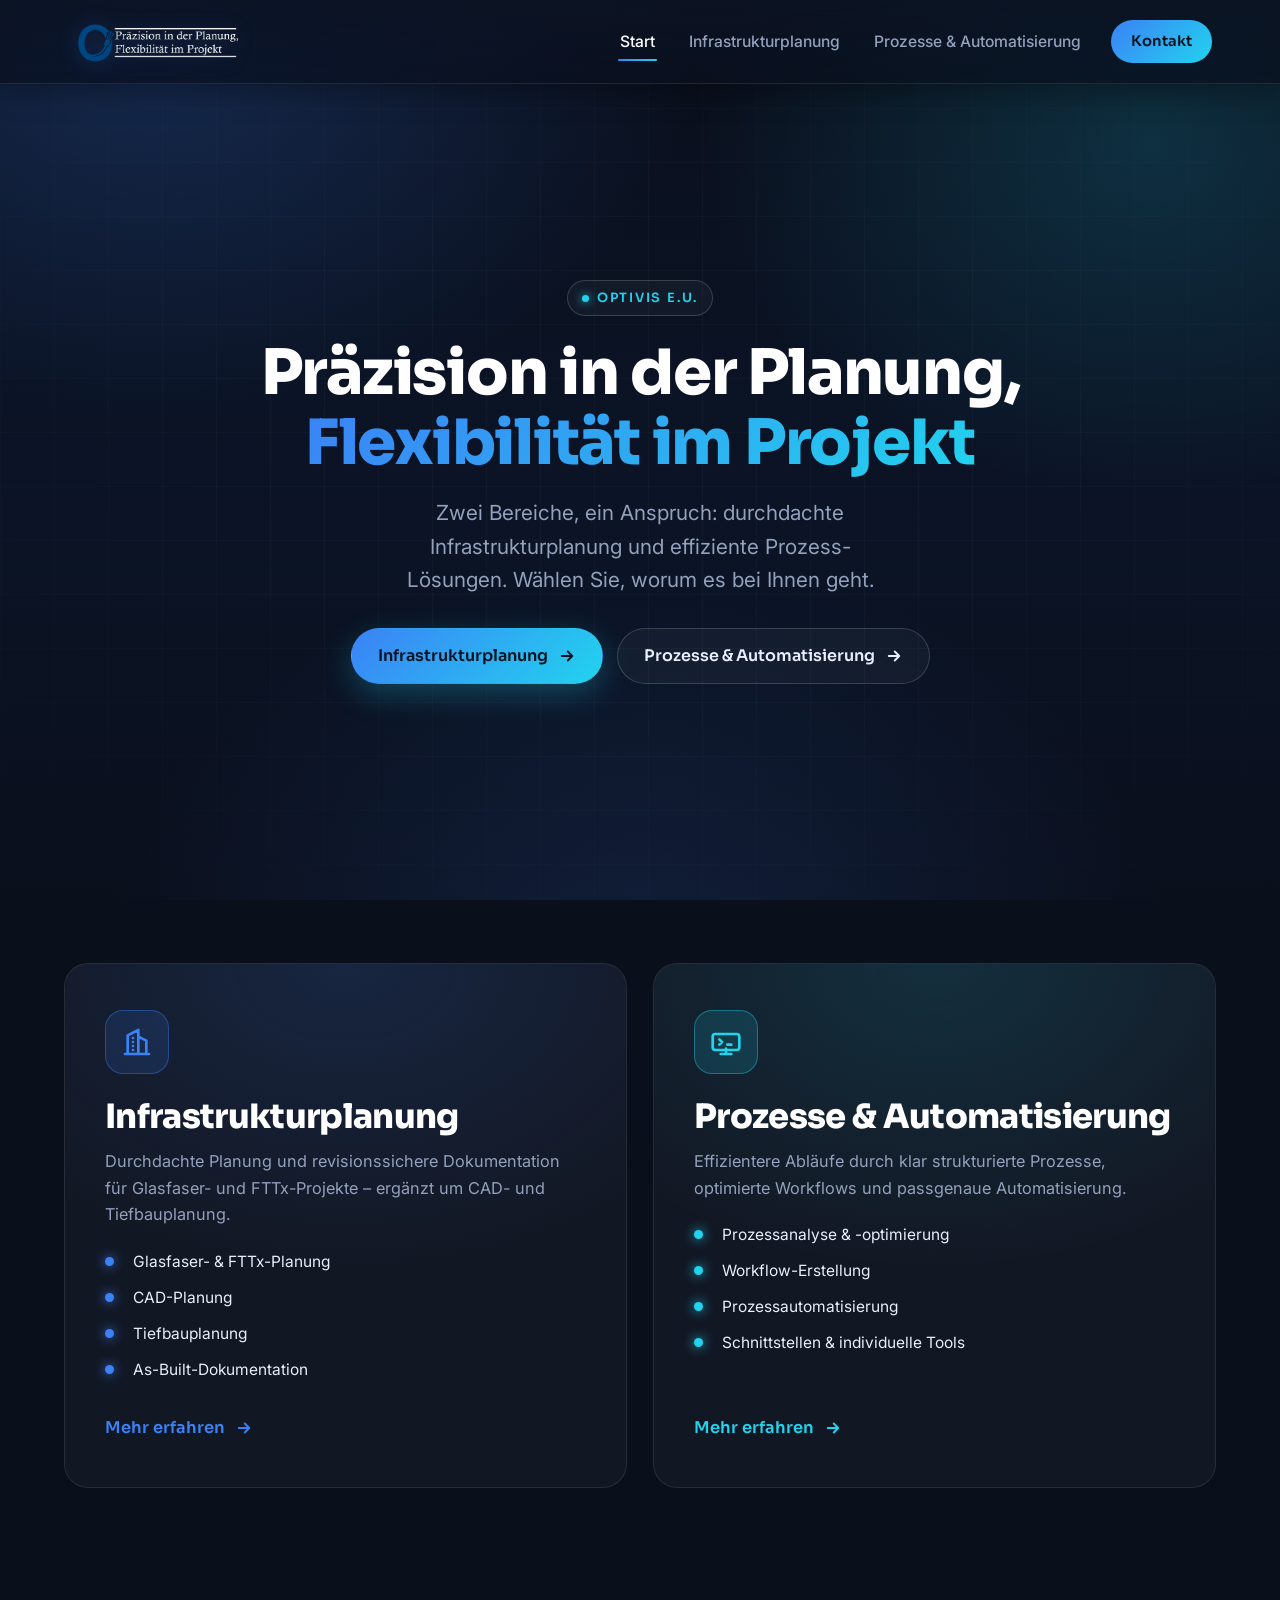
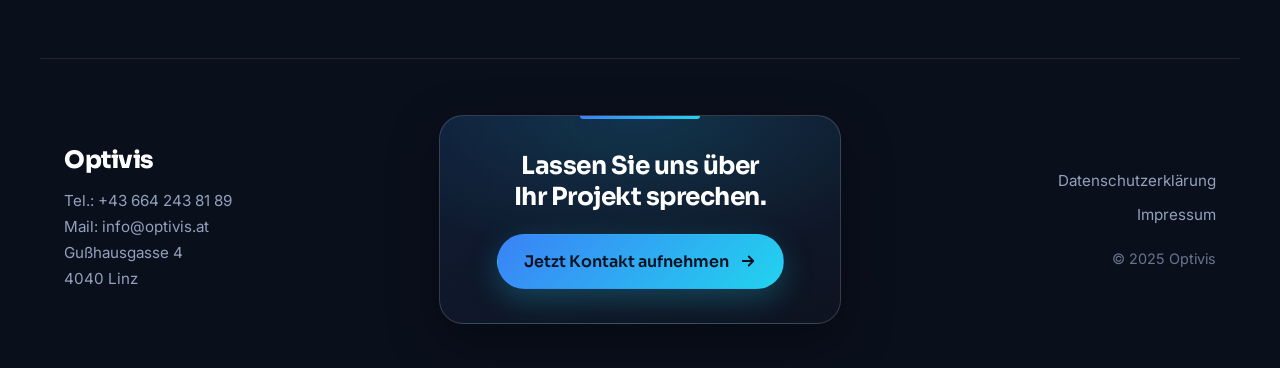
==== commit a40e2535: "Update index.html" ====
--- a/index.html
+++ b/index.html
@@ -39,7 +39,7 @@
       <div class="hero-text" style="text-align:center;">
         <span class="eyebrow">Optivis e.U.</span>
         <h1>Präzision in der Planung,<br><span class="accent">Flexibilität im Projekt</span></h1>
-        <p style="margin-left:auto;margin-right:auto;">Zwei Bereiche, ein Anspruch: durchdachte Infrastrukturplanung und effiziente IT-Lösungen. Wählen Sie, worum es bei Ihnen geht.</p>
+        <p style="margin-left:auto;margin-right:auto;">Zwei Bereiche, ein Anspruch: durchdachte Infrastrukturplanung und effiziente Prozess-Lösungen. Wählen Sie, worum es bei Ihnen geht.</p>
         <div class="hero-actions" style="justify-content:center;">
           <a href="/infrastruktur/" class="btn btn--primary">
             Infrastrukturplanung
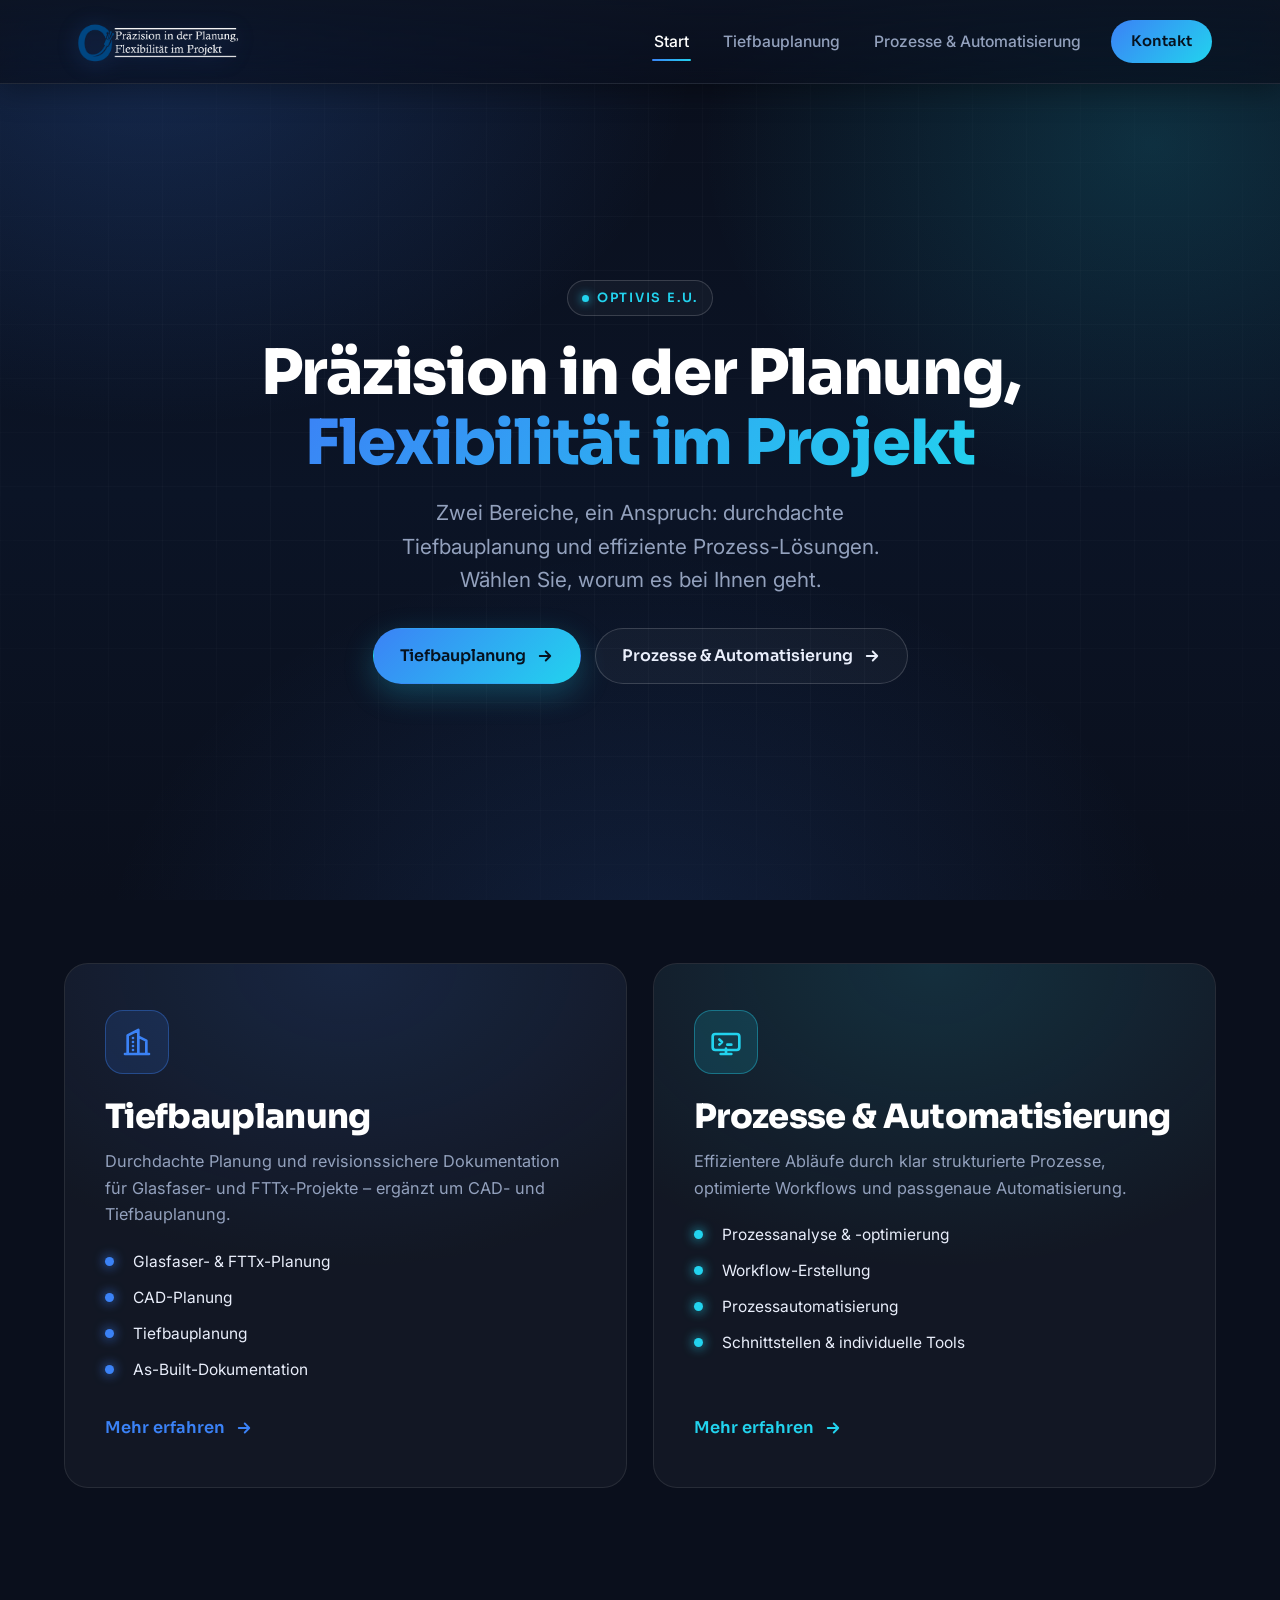
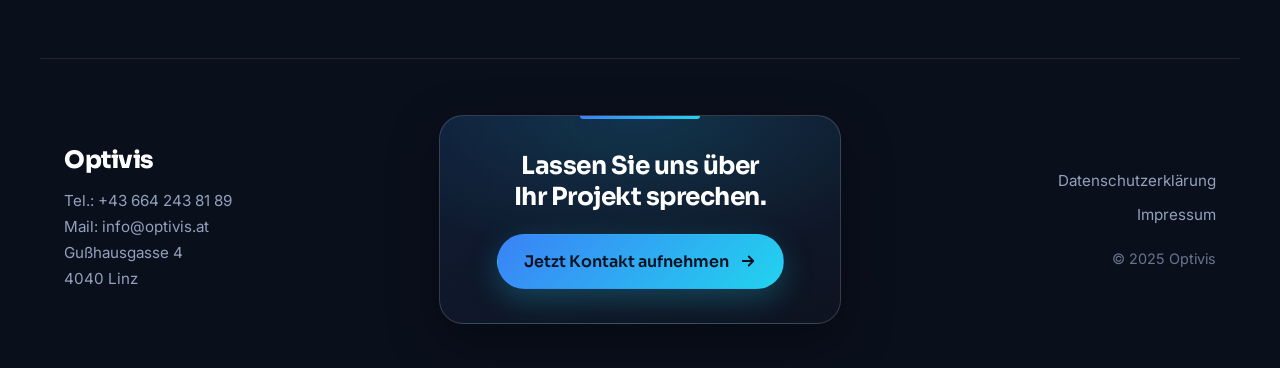
==== commit 8b6a74ab: "updated website" ====
--- a/index.html
+++ b/index.html
@@ -3,10 +3,10 @@
 <head>
   <meta charset="UTF-8">
   <meta name="viewport" content="width=device-width, initial-scale=1.0">
-  <title>Optivis – Infrastrukturplanung & Prozessautomatisierung</title>
+  <title>Optivis – Tiefbauplanung & Prozessautomatisierung</title>
   <meta name="description" content="Optivis – zwei Bereiche, ein Anspruch: Präzise Glasfaser-, CAD- & Tiefbauplanung sowie Prozess-, Workflow- und Automatisierungslösungen.">
   <link rel="stylesheet" href="/style.css">
-  <link rel="icon" href="/favicon.ico">
+  <link rel="icon" href="/favicon.svg" type="image/svg+xml">
   <link rel="preconnect" href="https://fonts.googleapis.com">
   <link rel="preconnect" href="https://fonts.gstatic.com" crossorigin>
   <link href="https://fonts.googleapis.com/css2?family=Inter:wght@400;500;600;700&family=Sora:wght@600;700;800&display=swap" rel="stylesheet">
@@ -22,7 +22,7 @@
 
       <ul class="nav-links" id="primary-nav">
         <li><a href="/" class="active">Start</a></li>
-        <li><a href="/infrastruktur/">Infrastrukturplanung</a></li>
+        <li><a href="/infrastruktur/">Tiefbauplanung</a></li>
         <li><a href="/it/">Prozesse &amp; Automatisierung</a></li>
       </ul>
 
@@ -39,10 +39,10 @@
       <div class="hero-text" style="text-align:center;">
         <span class="eyebrow">Optivis e.U.</span>
         <h1>Präzision in der Planung,<br><span class="accent">Flexibilität im Projekt</span></h1>
-        <p style="margin-left:auto;margin-right:auto;">Zwei Bereiche, ein Anspruch: durchdachte Infrastrukturplanung und effiziente Prozess-Lösungen. Wählen Sie, worum es bei Ihnen geht.</p>
+        <p style="margin-left:auto;margin-right:auto;">Zwei Bereiche, ein Anspruch: durchdachte Tiefbauplanung und effiziente Prozess-Lösungen. Wählen Sie, worum es bei Ihnen geht.</p>
         <div class="hero-actions" style="justify-content:center;">
           <a href="/infrastruktur/" class="btn btn--primary">
-            Infrastrukturplanung
+            Tiefbauplanung
             <svg viewBox="0 0 24 24" fill="none" stroke="currentColor" stroke-width="2.5" stroke-linecap="round" stroke-linejoin="round"><path d="M5 12h14M13 6l6 6-6 6"/></svg>
           </a>
           <a href="/it/" class="btn btn--ghost">
@@ -62,7 +62,7 @@
         <div class="choice-icon">
           <svg viewBox="0 0 24 24" fill="none" stroke="currentColor" stroke-width="2" stroke-linecap="round" stroke-linejoin="round"><path d="M3 21h18M5 21V7l8-4v18M19 21V11l-6-3M9 9v.01M9 12v.01M9 15v.01M9 18v.01"/></svg>
         </div>
-        <h2>Infrastrukturplanung</h2>
+        <h2>Tiefbauplanung</h2>
         <p>Durchdachte Planung und revisionssichere Dokumentation für Glasfaser- und FTTx-Projekte – ergänzt um CAD- und Tiefbauplanung.</p>
         <ul class="choice-list">
           <li>Glasfaser- &amp; FTTx-Planung</li>
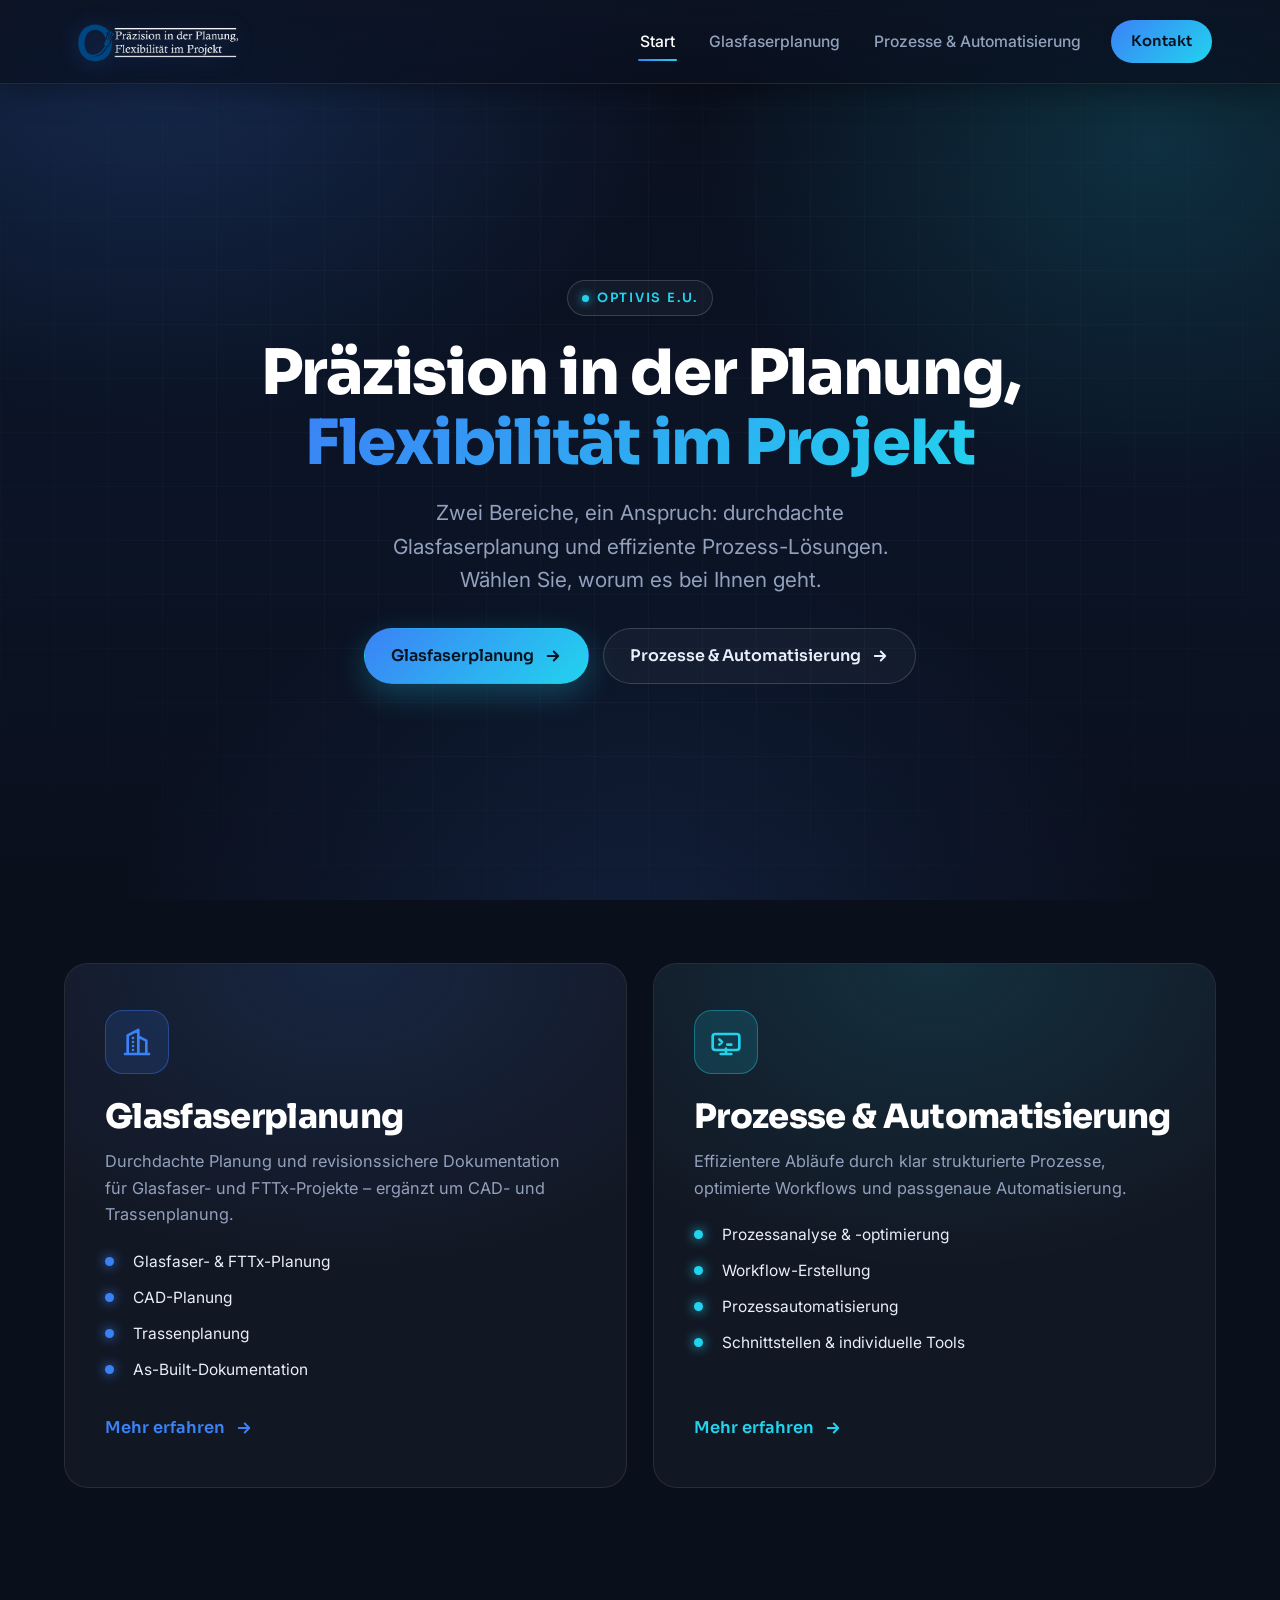
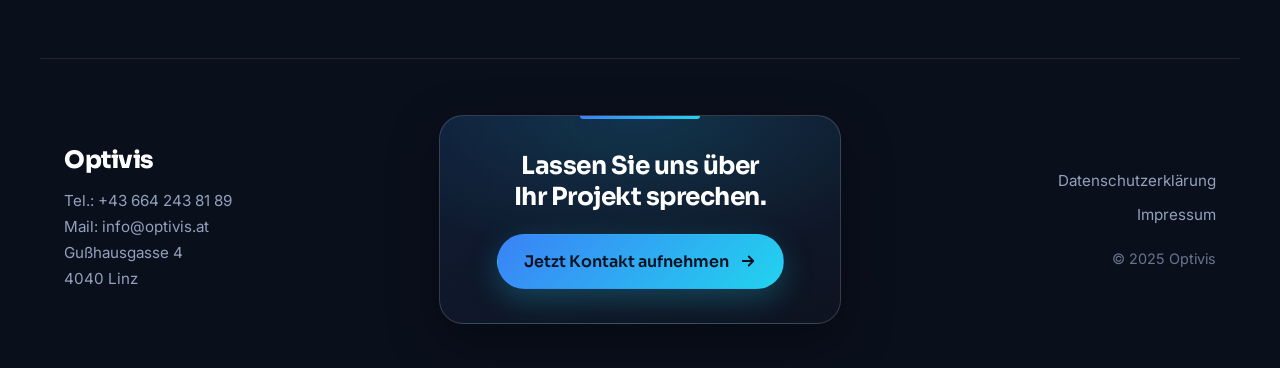
==== commit faad1f7d: "changed sites" ====
--- a/index.html
+++ b/index.html
@@ -3,8 +3,8 @@
 <head>
   <meta charset="UTF-8">
   <meta name="viewport" content="width=device-width, initial-scale=1.0">
-  <title>Optivis – Tiefbauplanung & Prozessautomatisierung</title>
-  <meta name="description" content="Optivis – zwei Bereiche, ein Anspruch: Präzise Glasfaser-, CAD- & Tiefbauplanung sowie Prozess-, Workflow- und Automatisierungslösungen.">
+  <title>Optivis – Glasfaserplanung & Prozessautomatisierung</title>
+  <meta name="description" content="Optivis – zwei Bereiche, ein Anspruch: Präzise Glasfaser-, CAD- & Netzplanung sowie Prozess-, Workflow- und Automatisierungslösungen.">
   <link rel="stylesheet" href="/style.css">
   <link rel="icon" href="/favicon.svg" type="image/svg+xml">
   <link rel="preconnect" href="https://fonts.googleapis.com">
@@ -22,7 +22,7 @@
 
       <ul class="nav-links" id="primary-nav">
         <li><a href="/" class="active">Start</a></li>
-        <li><a href="/infrastruktur/">Tiefbauplanung</a></li>
+        <li><a href="/telkom/">Glasfaserplanung</a></li>
         <li><a href="/it/">Prozesse &amp; Automatisierung</a></li>
       </ul>
 
@@ -39,10 +39,10 @@
       <div class="hero-text" style="text-align:center;">
         <span class="eyebrow">Optivis e.U.</span>
         <h1>Präzision in der Planung,<br><span class="accent">Flexibilität im Projekt</span></h1>
-        <p style="margin-left:auto;margin-right:auto;">Zwei Bereiche, ein Anspruch: durchdachte Tiefbauplanung und effiziente Prozess-Lösungen. Wählen Sie, worum es bei Ihnen geht.</p>
+        <p style="margin-left:auto;margin-right:auto;">Zwei Bereiche, ein Anspruch: durchdachte Glasfaserplanung und effiziente Prozess-Lösungen. Wählen Sie, worum es bei Ihnen geht.</p>
         <div class="hero-actions" style="justify-content:center;">
-          <a href="/infrastruktur/" class="btn btn--primary">
-            Tiefbauplanung
+          <a href="/telkom/" class="btn btn--primary">
+            Glasfaserplanung
             <svg viewBox="0 0 24 24" fill="none" stroke="currentColor" stroke-width="2.5" stroke-linecap="round" stroke-linejoin="round"><path d="M5 12h14M13 6l6 6-6 6"/></svg>
           </a>
           <a href="/it/" class="btn btn--ghost">
@@ -58,16 +58,16 @@
   <section id="bereiche" class="choice-section">
     <div class="choice-grid reveal reveal-delay-1">
 
-      <a href="/infrastruktur/" class="choice-card choice-card--infra">
+      <a href="/telkom/" class="choice-card choice-card--infra">
         <div class="choice-icon">
           <svg viewBox="0 0 24 24" fill="none" stroke="currentColor" stroke-width="2" stroke-linecap="round" stroke-linejoin="round"><path d="M3 21h18M5 21V7l8-4v18M19 21V11l-6-3M9 9v.01M9 12v.01M9 15v.01M9 18v.01"/></svg>
         </div>
-        <h2>Tiefbauplanung</h2>
-        <p>Durchdachte Planung und revisionssichere Dokumentation für Glasfaser- und FTTx-Projekte – ergänzt um CAD- und Tiefbauplanung.</p>
+        <h2>Glasfaserplanung</h2>
+        <p>Durchdachte Planung und revisionssichere Dokumentation für Glasfaser- und FTTx-Projekte – ergänzt um CAD- und Trassenplanung.</p>
         <ul class="choice-list">
           <li>Glasfaser- &amp; FTTx-Planung</li>
           <li>CAD-Planung</li>
-          <li>Tiefbauplanung</li>
+          <li>Trassenplanung</li>
           <li>As-Built-Dokumentation</li>
         </ul>
         <span class="choice-cta">
